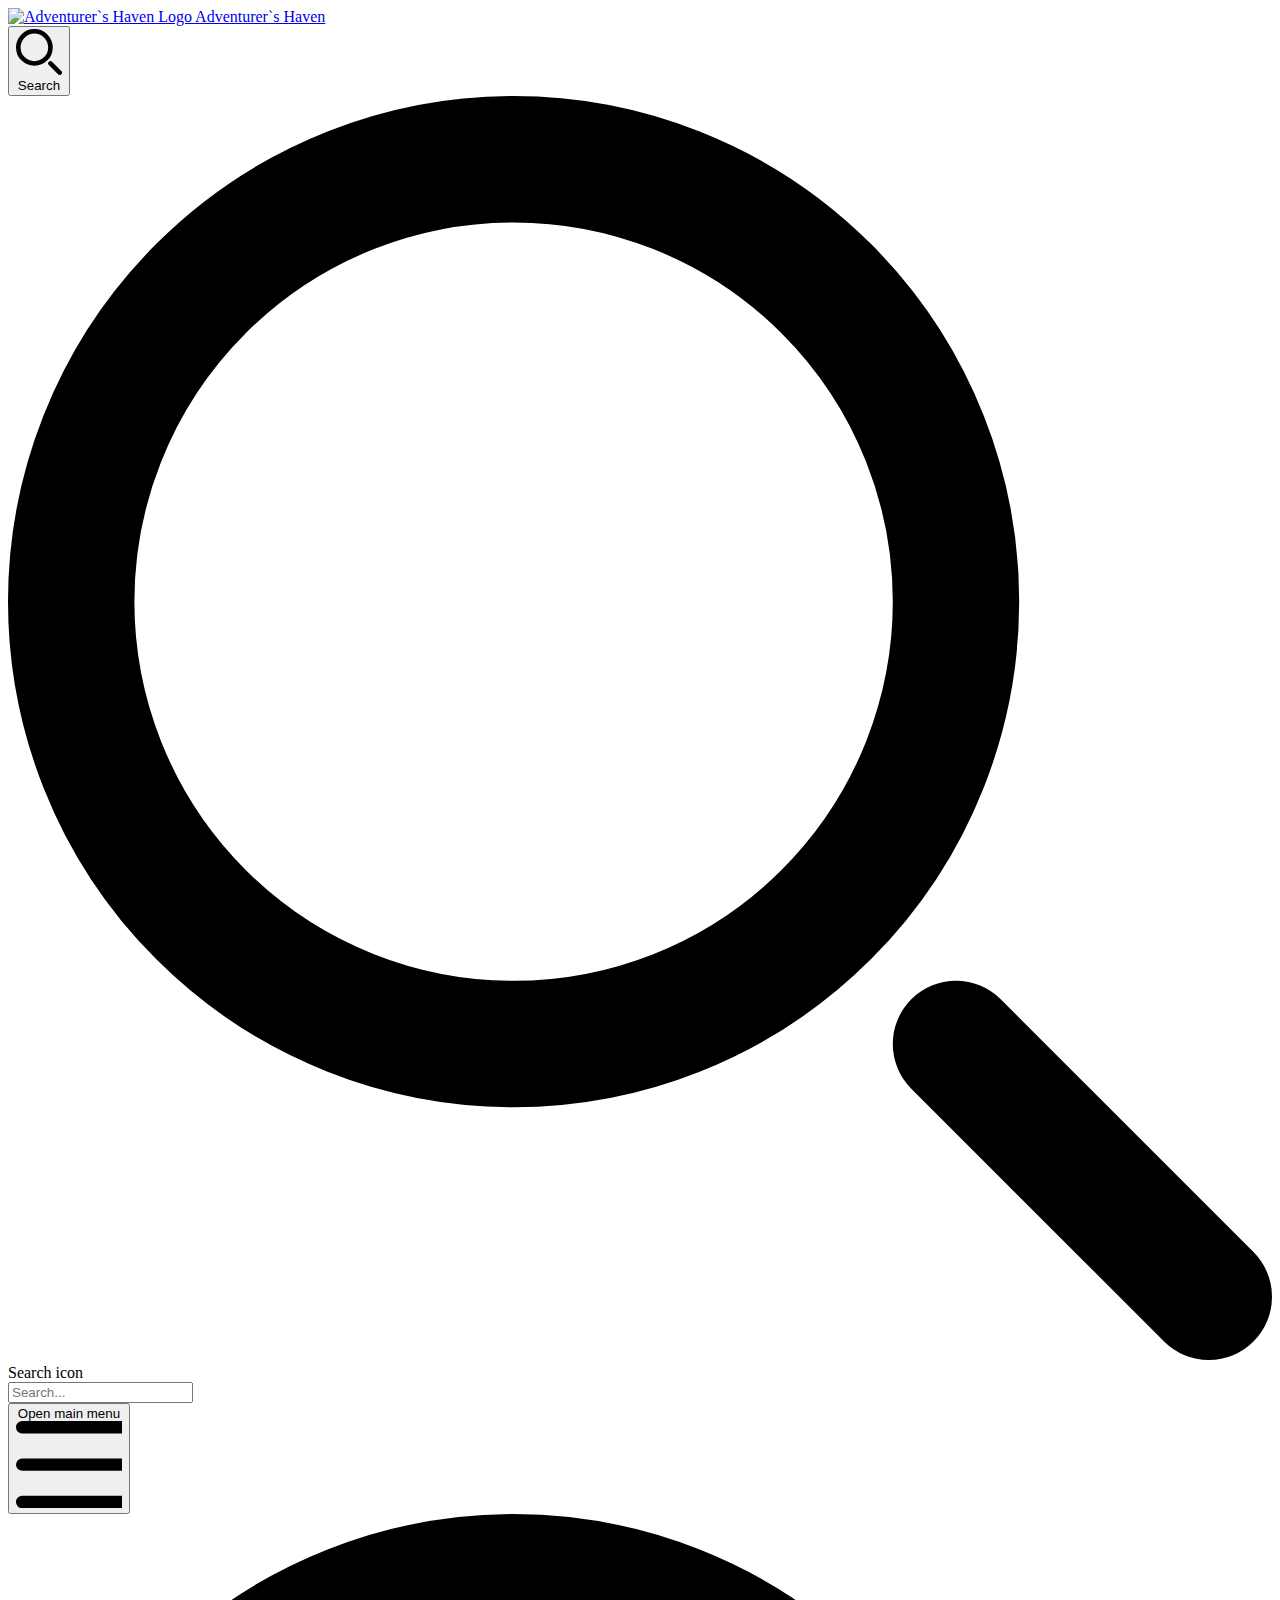
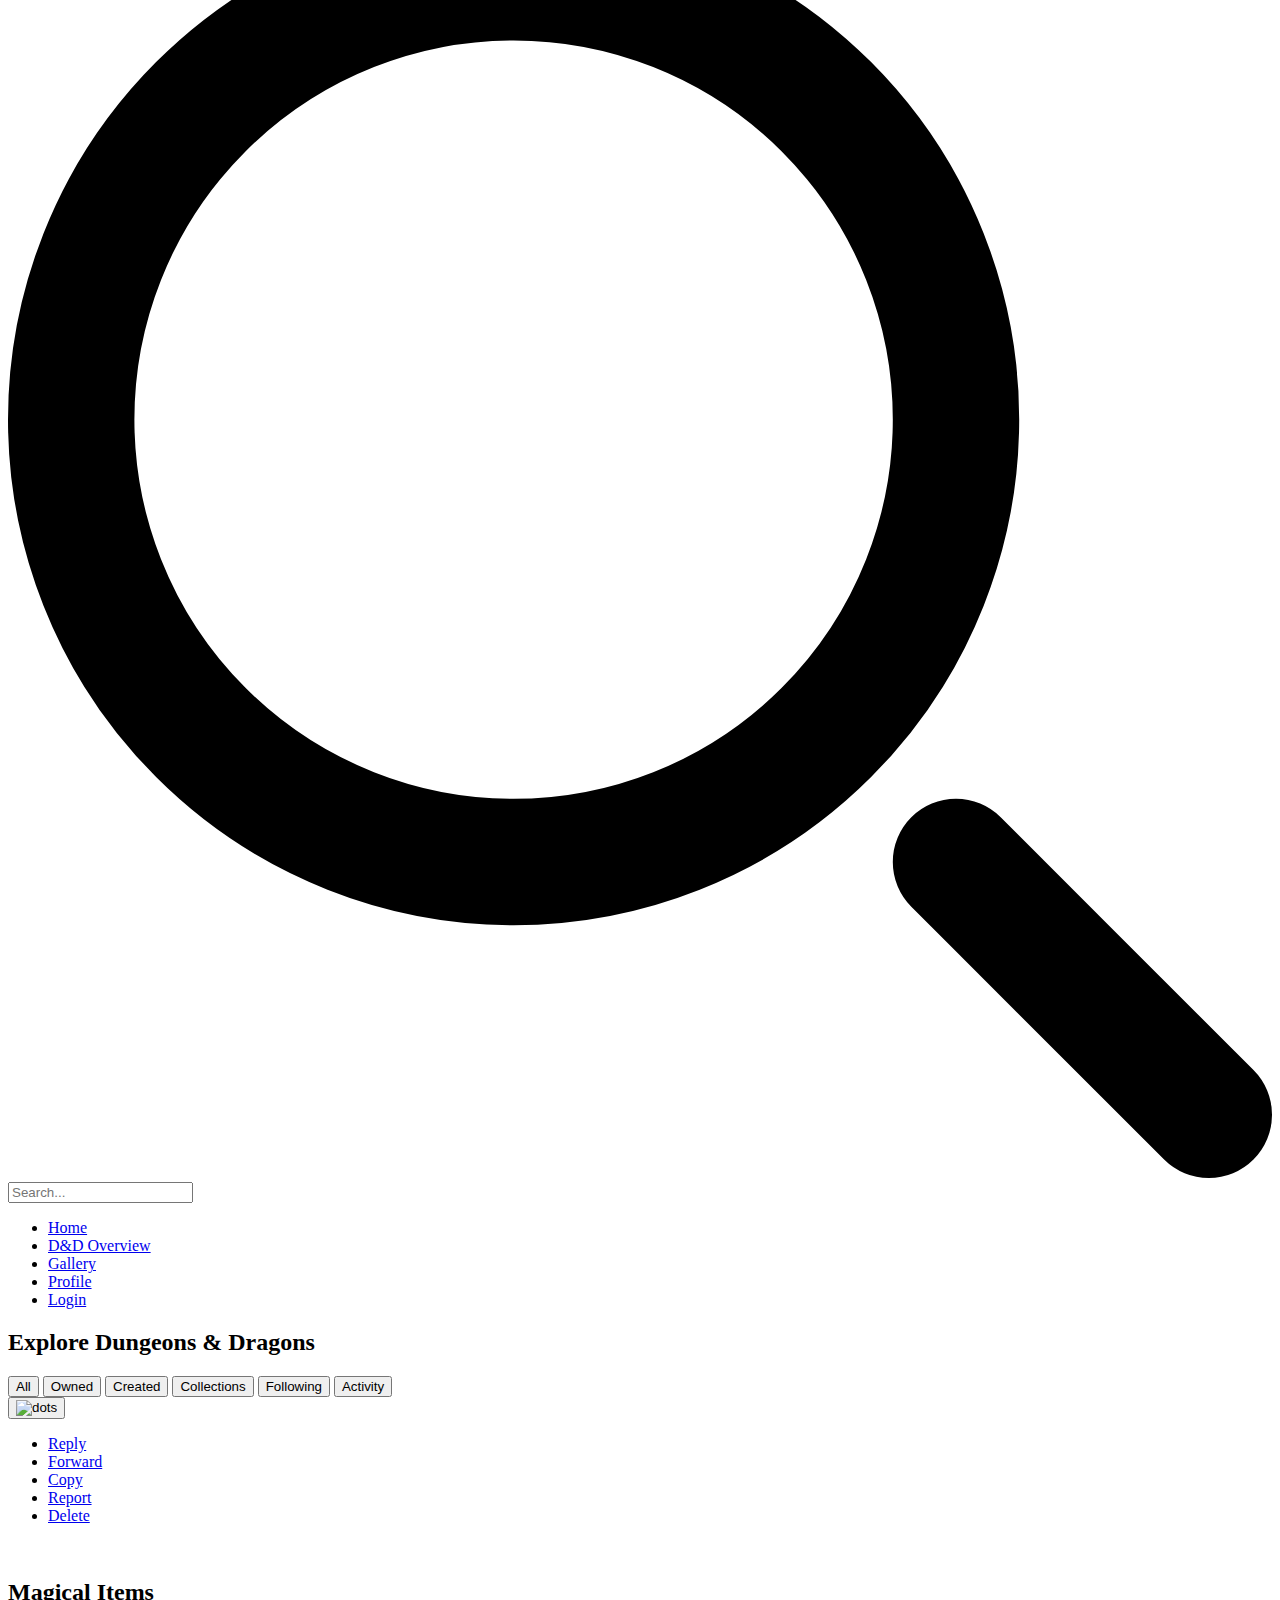
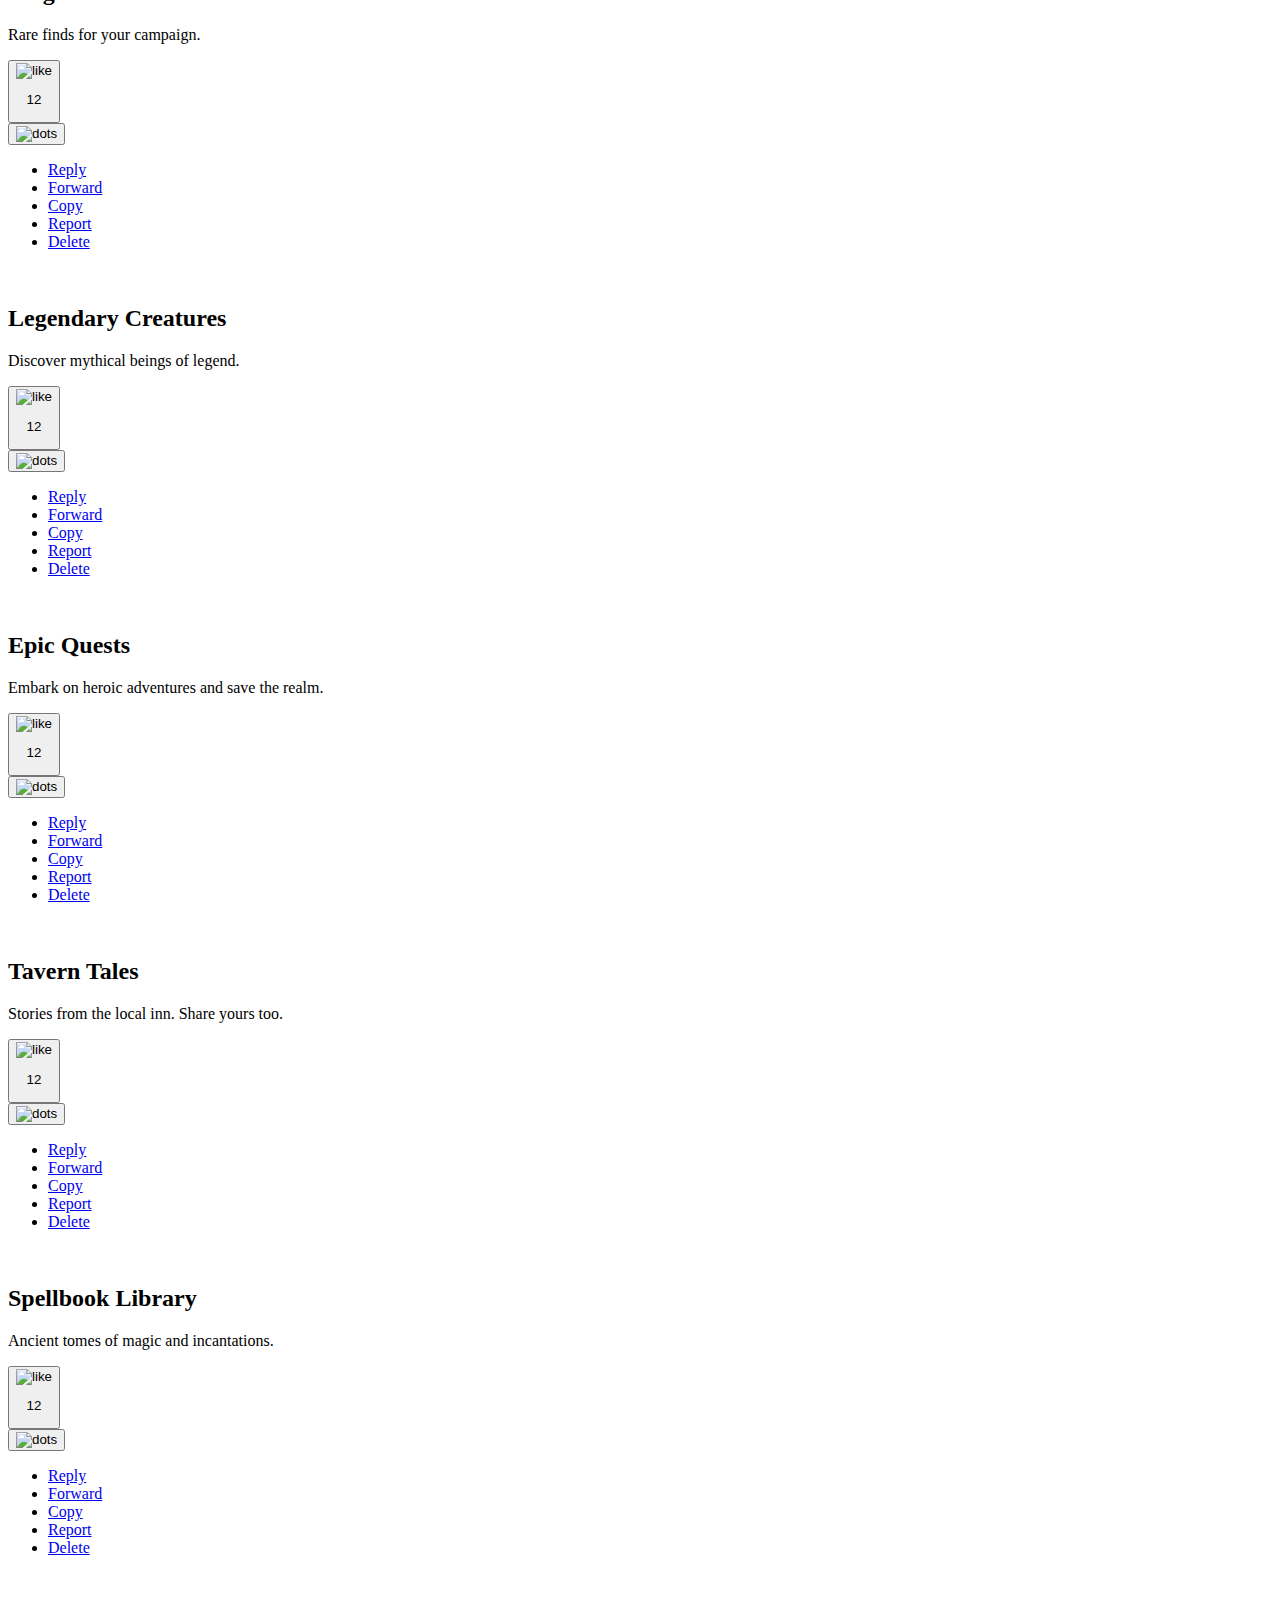
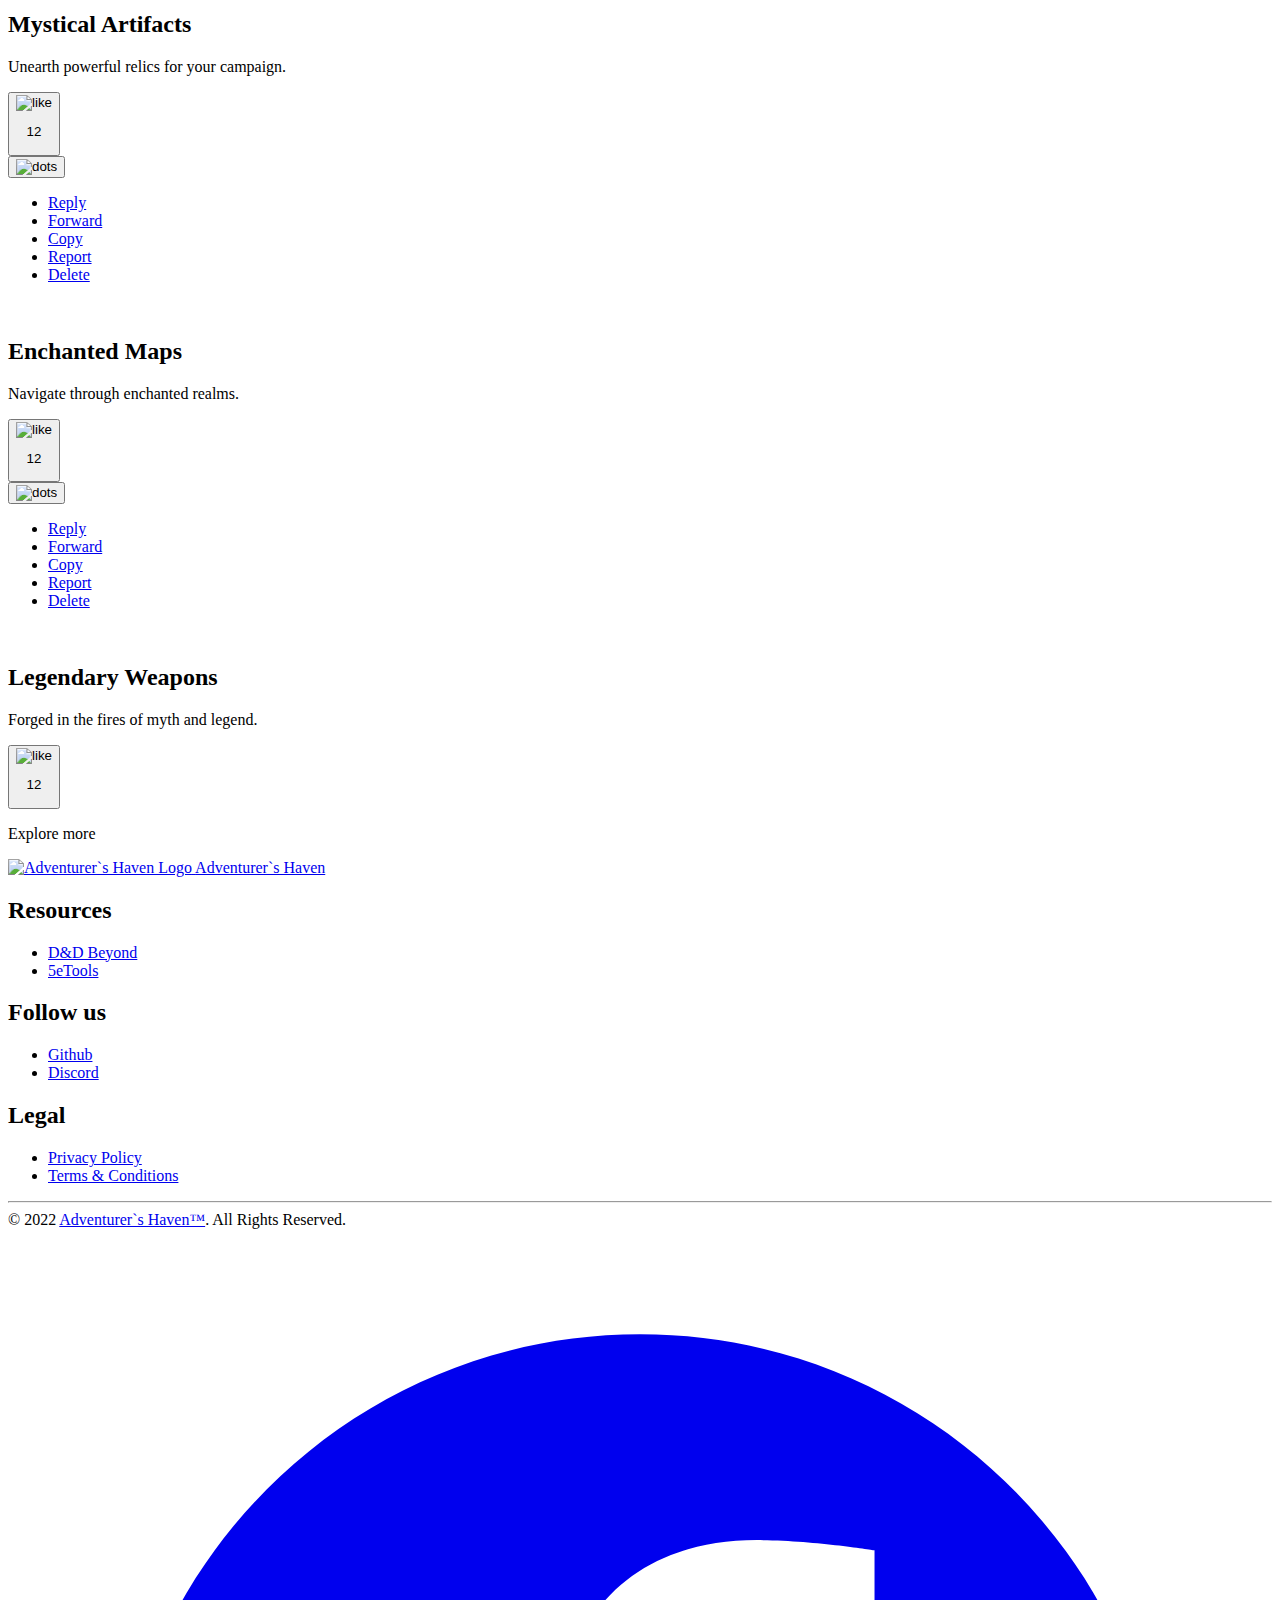
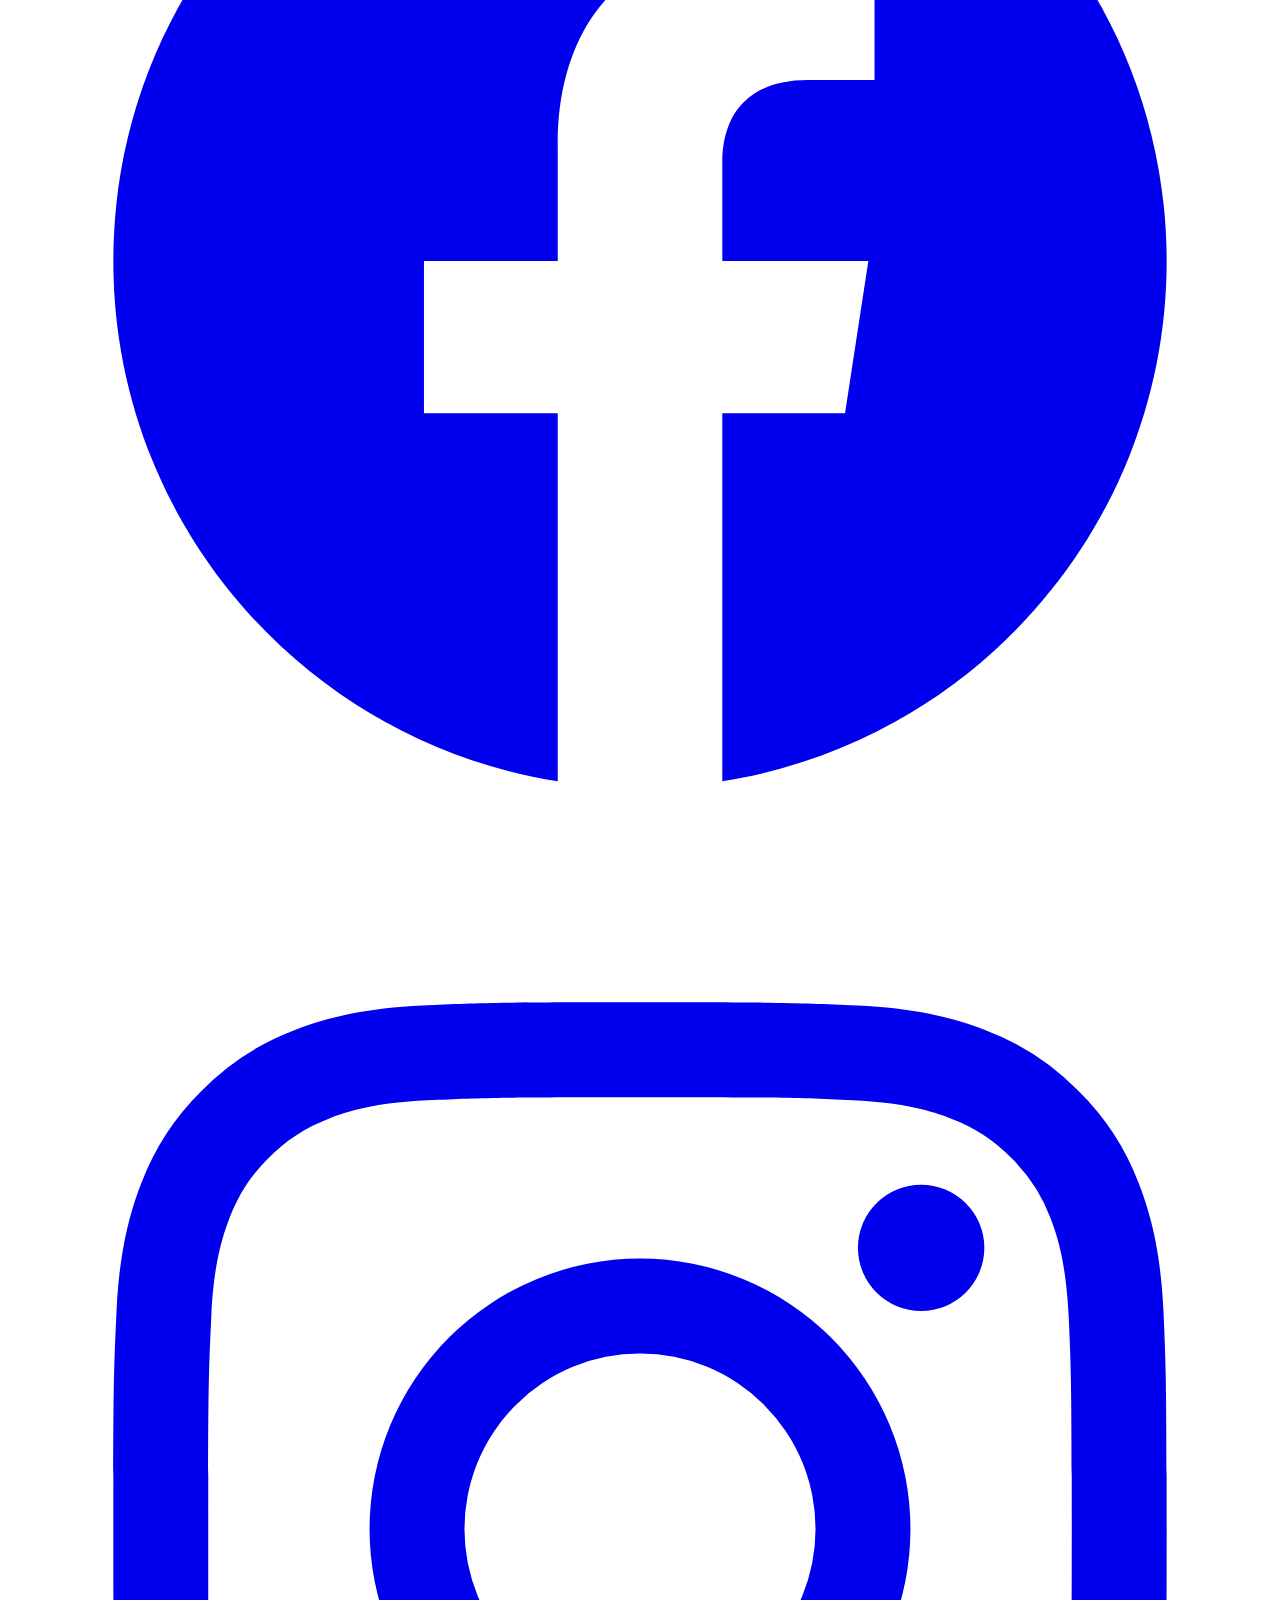
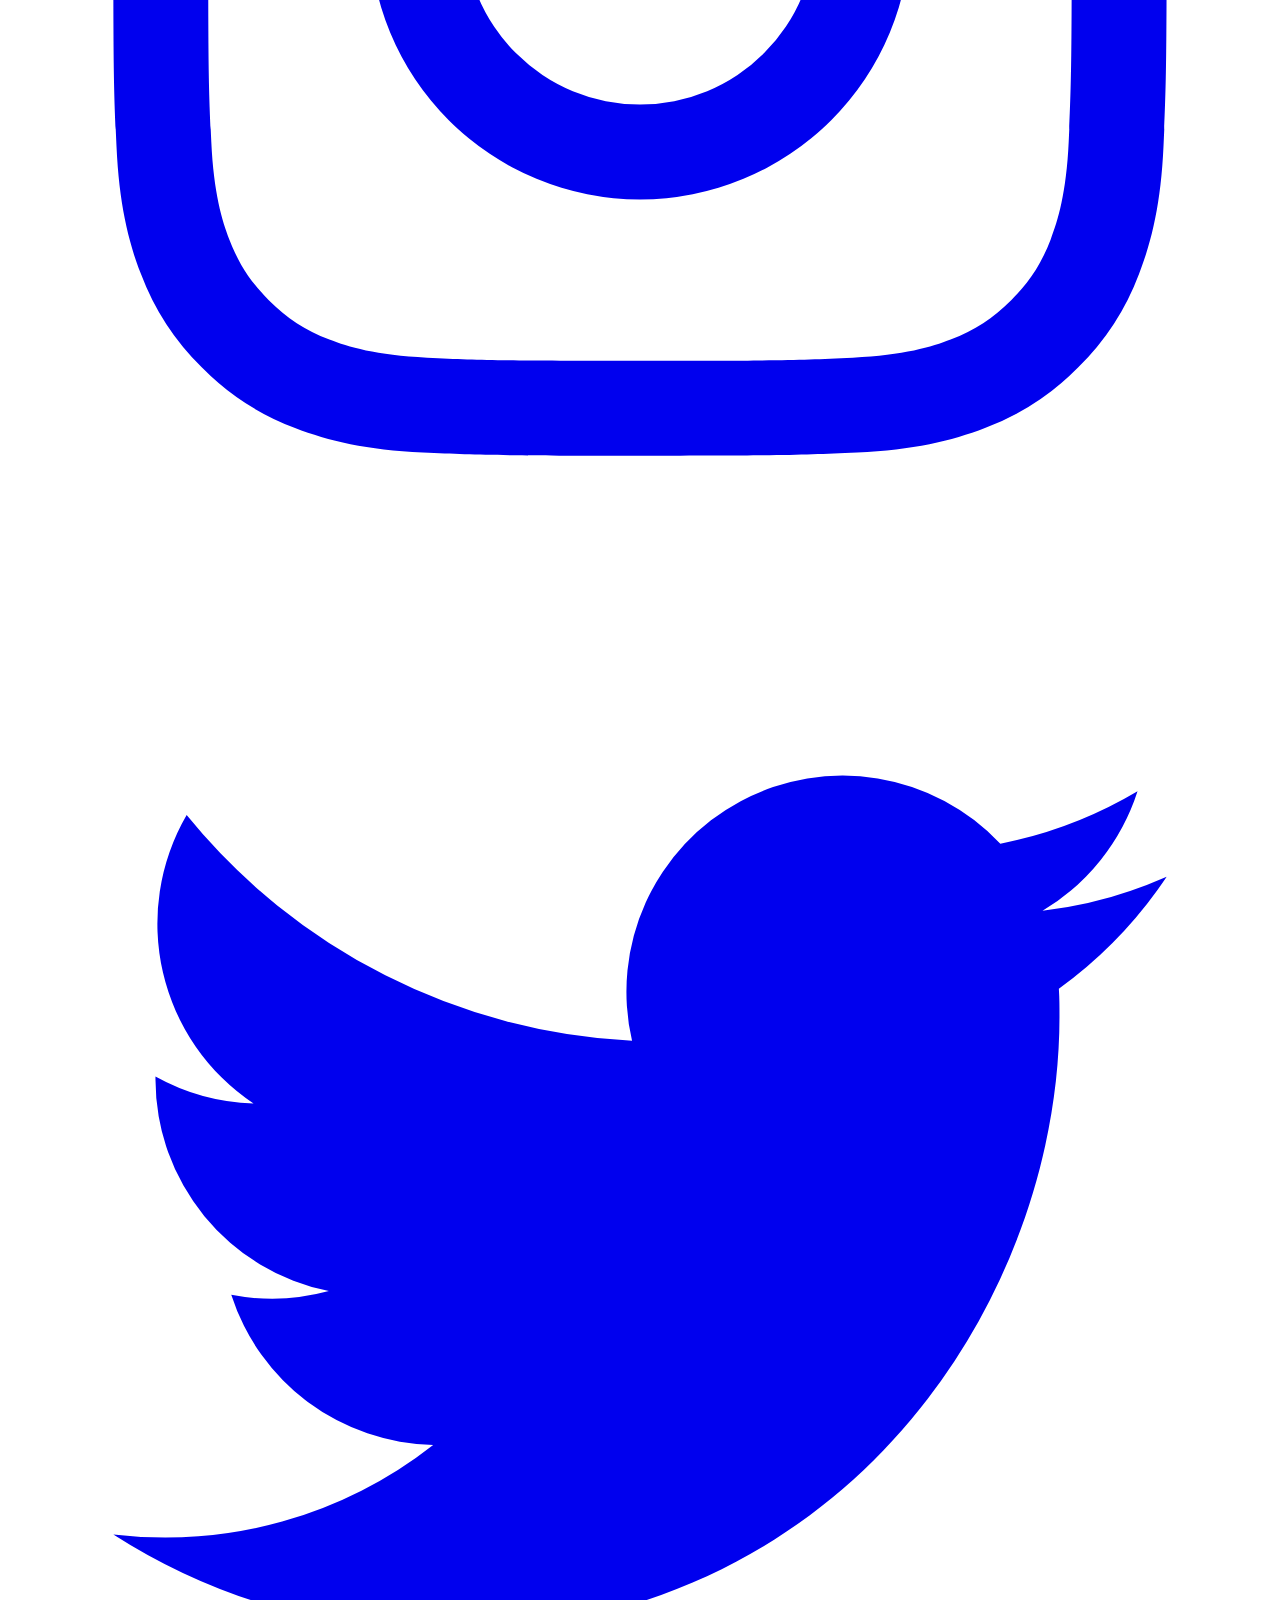
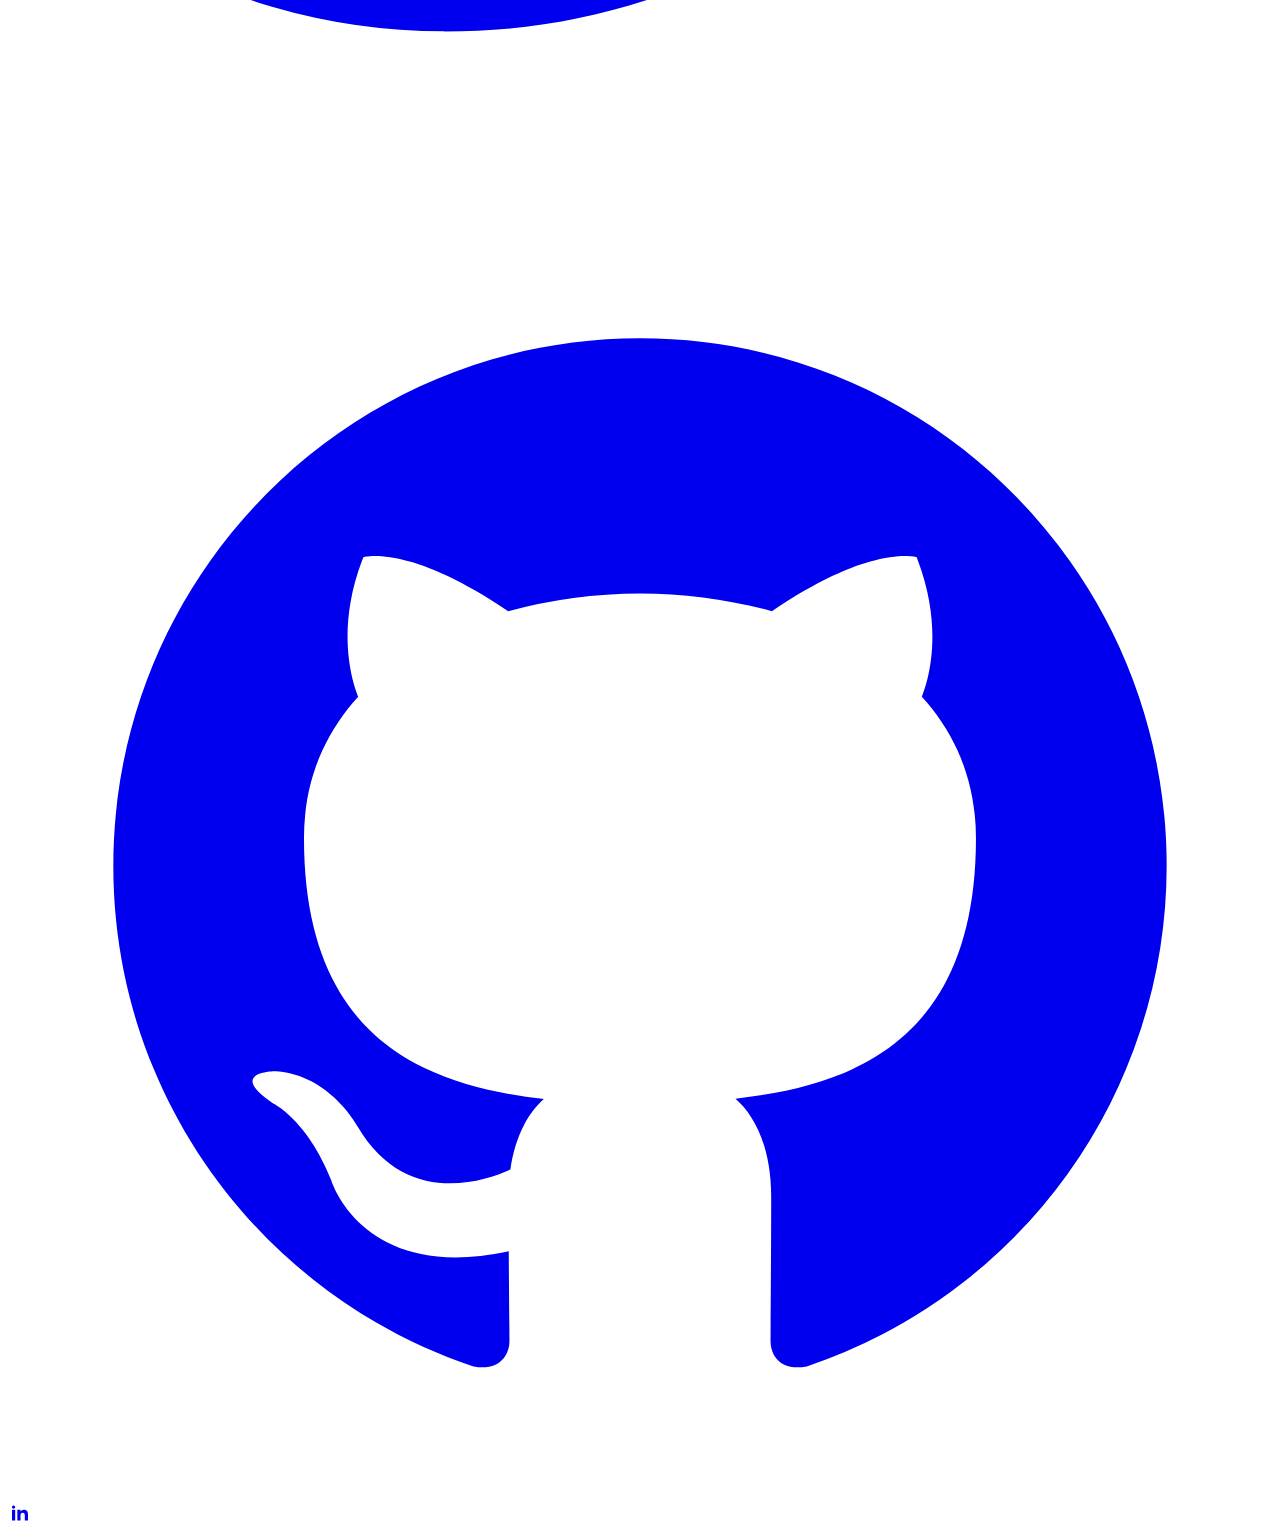
==== public/html/dndoverview.html @ 5efa7cf8 "Five Page Added" ====
<!DOCTYPE html>
<html lang="en">

<head>
  <meta charset="UTF-8">
  <meta name="viewport" content="width=device-width, initial-scale=1.0">
  <meta name="description" content="">
  <meta name="keywords" content="">
  <meta name="author" content="Elnaz Beyhaghi">
  <link rel="shortcut icon" href="../src/favicon/logo.svg" type="image/x-icon">
  <link rel="stylesheet" href="../css/output.css">
  <title>D&D Overview</title>
</head>

<body class="bg-primary">
  <section class="container  px-1 lg:px-0">
    <!-- Nav Bar Start -->
    <nav class="bg-secondary border-b-2 border-b-button">
      <div class="max-w-full flex flex-wrap items-center justify-between mx-auto p-4">
        <a href="./index.html" class="flex items-center space-x-3 rtl:space-x-reverse">
          <img src="../src/images/logo.svg" class="h-8 drop-shadow-lg" alt="Adventurer`s Haven Logo" />
          <span class="leading-8 font-semibold text-text_primary text-base md:text-2xl">Adventurer`s Haven</span>
        </a>
        <div class="flex lg:order-2">
          <button type="button" data-collapse-toggle="navbar-search" aria-controls="navbar-search" aria-expanded="false"
            class="md:hidden text-primary bg-button hover:bg-button_hover focus:outline-none focus:ring-4 focus:ring-primary rounded-full text-sm p-2.5 me-1">
            <svg class="w-5 h-5" aria-hidden="true" xmlns="http://www.w3.org/2000/svg" fill="none" viewBox="0 0 20 20">
              <path stroke="currentColor" stroke-linecap="round" stroke-linejoin="round" stroke-width="2"
                d="m19 19-4-4m0-7A7 7 0 1 1 1 8a7 7 0 0 1 14 0Z" />
            </svg>
            <span class="sr-only">Search</span>
          </button>
          <div class="relative hidden md:block md:mt-3">
            <div class="absolute inset-y-0 start-0 flex items-center ps-3 pointer-events-none">
              <svg class="w-4 h-4 text-gray-500 dark:text-gray-400" aria-hidden="true"
                xmlns="http://www.w3.org/2000/svg" fill="none" viewBox="0 0 20 20">
                <path stroke="currentColor" stroke-linecap="round" stroke-linejoin="round" stroke-width="2"
                  d="m19 19-4-4m0-7A7 7 0 1 1 1 8a7 7 0 0 1 14 0Z" />
              </svg>
              <span class="sr-only">Search icon</span>
            </div>
            <input type="text" id="search-navbar"
              class="block w-full p-2 ps-10 text-sm text-text_primary border border-primary rounded-full bg-primary focus:ring-button focus:border-button_hover"
              placeholder="Search...">
          </div>
          <button data-collapse-toggle="navbar-search" type="button"
            class="inline-flex items-center p-2 w-10 h-10 justify-center text-sm text-secondary bg-button rounded-full md:hidden hover:bg-button_hover focus:outline-none focus:ring-2 focus:ring-secondary"
            aria-controls="navbar-search" aria-expanded="false">
            <span class="sr-only">Open main menu</span>
            <svg class="w-5 h-5" aria-hidden="true" xmlns="http://www.w3.org/2000/svg" fill="none" viewBox="0 0 17 14">
              <path stroke="currentColor" stroke-linecap="round" stroke-linejoin="round" stroke-width="2"
                d="M1 1h25M1 7h25M1 13h25" />
            </svg>
          </button>
        </div>
        <div class="items-center justify-between hidden w-full md:flex md:w-auto md:order-1" id="navbar-search">
          <div class="relative mt-3 md:hidden">
            <div class="absolute inset-y-0 start-0 flex items-center ps-3 pointer-events-none">
              <svg class="w-4 h-4 text-gray-500 dark:text-gray-400" aria-hidden="true"
                xmlns="http://www.w3.org/2000/svg" fill="none" viewBox="0 0 20 20">
                <path stroke="currentColor" stroke-linecap="round" stroke-linejoin="round" stroke-width="2"
                  d="m19 19-4-4m0-7A7 7 0 1 1 1 8a7 7 0 0 1 14 0Z" />
              </svg>
            </div>
            <input type="text" id="search-navbar"
              class="block w-full p-2 ps-10 text-sm text-text_primary border border-primary rounded-full bg-primary focus:ring-button focus:border-button_hover"
              placeholder="Search...">
          </div>
          <ul
            class="flex flex-col font-medium p-4 md:p-0 mt-4 rounded-lg bg-secondary md:space-x-5 rtl:space-x-reverse md:flex-row md:mt-0 md:border-0 md:bg-secondary">
            <li>
              <a href="./index.html"
                class="block py-2 px-3 md:p-0 text-text_primary rounded hover:bg-primary md:hover:bg-transparent md:hover:text-button">Home</a>
            </li>
            <li>
              <a href="./dndoverview.html"
                class="block py-2 px-3 md:p-0 text-text_primary rounded hover:bg-primary md:hover:bg-transparent md:hover:text-button">D&D
                Overview</a>
            </li>
            <li>
              <a href="./gallery.html"
                class="block py-2 px-3 md:p-0 text-text_primary rounded hover:bg-primary md:hover:bg-transparent md:hover:text-button">Gallery</a>
            </li>
            <li>
              <a href="./profilepage.html"
                class="block py-2 px-3 md:p-0 text-text_primary rounded hover:bg-primary md:hover:bg-transparent md:hover:text-button">Profile</a>
            </li>
            <li>
              <a href="./login.html"
                class="block py-2 px-3 md:p-0 text-text_primary rounded hover:bg-primary md:hover:bg-transparent md:hover:text-button">Login</a>
            </li>
          </ul>
        </div>
      </div>
    </nav>
    <!-- Nav Bar End -->

    <div class="container bg-primary  pt-12 w-full">
      <h2 class="font-bold text-4xl">Explore Dungeons & Dragons</h2>
      <div class="pt-12 flex justify-center sm:flex-nowrap lg:justify-start text-primary items-baseline flex-wrap space-y-2">
        <button class="bg-button hover:bg-button_hover rounded-full p-2 mr-3 w-32">All</button>
        <button class="bg-button hover:bg-button_hover rounded-full p-2 mr-3 w-32">Owned</button>
        <button class="bg-button hover:bg-button_hover rounded-full p-2 mr-3 w-32">Created</button>
        <button class="bg-button hover:bg-button_hover rounded-full p-2 mr-3 w-32">Collections</button>
        <button class="bg-button hover:bg-button_hover rounded-full p-2 mr-3 w-32">Following</button>
        <button class="bg-button hover:bg-button_hover rounded-full p-2 mr-3 w-32">Activity</button>
      </div>
      <div class="grid grid-cols-1 sm:grid-cols-2 lg:grid-cols-4 gap-6 pt-12">
        <div class="flex flex-col h-[477px] bg-box rounded-3xl px-3 ">
          <div class="ms-auto mr-3 mt-2">
            <button id="dropdownMenuIconButton" data-dropdown-toggle="dropdownDots1" data-dropdown-placement="bottom-start" class="flex-shrink-0 inline-flex self-center items-center p-2 text-sm font-medium text-center text-text_primary bg-primary rounded-lg hover:bg-secondary focus:ring-2 focus:outline-none focus:ring-primary" type="button">
               <img src="../src/icons/dots.svg" alt="dots">
           </button>
           <div id="dropdownDots1" class="z-10 hidden bg-secondary divide-y divide-gray-100 rounded-lg drop-shadow-2xl w-40 dark:bg-gray-700 dark:divide-gray-600">
              <ul class="py-2 text-sm text-gray-700 dark:text-gray-200" aria-labelledby="dropdownMenuIconButton">
                 <li>
                    <a href="#" class="block px-4 py-2 hover:bg-gray-100 dark:hover:bg-gray-600 dark:hover:text-white">Reply</a>
                 </li>
                 <li>
                    <a href="#" class="block px-4 py-2 hover:bg-gray-100 dark:hover:bg-gray-600 dark:hover:text-white">Forward</a>
                 </li>
                 <li>
                    <a href="#" class="block px-4 py-2 hover:bg-gray-100 dark:hover:bg-gray-600 dark:hover:text-white">Copy</a>
                 </li>
                 <li>
                    <a href="#" class="block px-4 py-2 hover:bg-gray-100 dark:hover:bg-gray-600 dark:hover:text-white">Report</a>
                 </li>
                 <li>
                    <a href="#" class="block px-4 py-2 hover:bg-gray-100 dark:hover:bg-gray-600 dark:hover:text-white">Delete</a>
                 </li>
              </ul>
           </div>
          </div>
          <img class="mx-auto w-[240px] h-[240px] mt-4 rounded-3xl" src="../src/images/Magical Items.svg" alt="">
          <div class="ml-7 mt-6 space-y-4">
            <h2 class="font-bold text-xl">Magical Items</h2>
            <p class=" text-sm">Rare finds for your campaign.</p>
          </div>
          <button
            class="w-[74px] h-[44px] flex items-center justify-center gap-3 bg-primary hover:bg-secondary rounded-full ms-auto mr-7 mt-auto mb-4">
            <img src="../src/icons/like.svg" alt="like">
            <p>12</p>
          </button>
        </div>

        <div class="flex flex-col h-[477px] bg-box rounded-3xl px-3 ">
          <div class="ms-auto mr-3 mt-2">
            <button id="dropdownMenuIconButton" data-dropdown-toggle="dropdownDots2" data-dropdown-placement="bottom-start" class="flex-shrink-0 inline-flex self-center items-center p-2 text-sm font-medium text-center text-text_primary bg-primary rounded-lg hover:bg-secondary focus:ring-2 focus:outline-none focus:ring-primary" type="button">
               <img src="../src/icons/dots.svg" alt="dots">
           </button>
           <div id="dropdownDots2" class="z-10 hidden bg-secondary divide-y divide-gray-100 rounded-lg drop-shadow-2xl w-40 dark:bg-gray-700 dark:divide-gray-600">
              <ul class="py-2 text-sm text-gray-700 dark:text-gray-200" aria-labelledby="dropdownMenuIconButton">
                 <li>
                    <a href="#" class="block px-4 py-2 hover:bg-gray-100 dark:hover:bg-gray-600 dark:hover:text-white">Reply</a>
                 </li>
                 <li>
                    <a href="#" class="block px-4 py-2 hover:bg-gray-100 dark:hover:bg-gray-600 dark:hover:text-white">Forward</a>
                 </li>
                 <li>
                    <a href="#" class="block px-4 py-2 hover:bg-gray-100 dark:hover:bg-gray-600 dark:hover:text-white">Copy</a>
                 </li>
                 <li>
                    <a href="#" class="block px-4 py-2 hover:bg-gray-100 dark:hover:bg-gray-600 dark:hover:text-white">Report</a>
                 </li>
                 <li>
                    <a href="#" class="block px-4 py-2 hover:bg-gray-100 dark:hover:bg-gray-600 dark:hover:text-white">Delete</a>
                 </li>
              </ul>
           </div>
          </div>
          <img class="mx-auto w-[240px] h-[240px] mt-4 rounded-3xl" src="../src/images/Legendary Creatures.svg" alt="">
          <div class="ml-7 mt-6 space-y-4">
            <h2 class="font-bold text-xl">Legendary Creatures</h2>
            <p class=" text-sm">Discover mythical beings of legend.</p>
          </div>
          <button
            class="w-[74px] h-[44px] flex items-center justify-center gap-3 bg-primary hover:bg-secondary rounded-full ms-auto mr-7 mt-auto mb-4">
            <img src="../src/icons/like.svg" alt="like">
            <p>12</p>
          </button>
        </div>

        <div class="flex flex-col h-[477px] bg-box rounded-3xl px-3 ">
          <div class="ms-auto mr-3 mt-2">
            <button id="dropdownMenuIconButton" data-dropdown-toggle="dropdownDots3" data-dropdown-placement="bottom-start" class="flex-shrink-0 inline-flex self-center items-center p-2 text-sm font-medium text-center text-text_primary bg-primary rounded-lg hover:bg-secondary focus:ring-2 focus:outline-none focus:ring-primary" type="button">
               <img src="../src/icons/dots.svg" alt="dots">
           </button>
           <div id="dropdownDots3" class="z-10 hidden bg-secondary divide-y divide-gray-100 rounded-lg drop-shadow-2xl w-40 dark:bg-gray-700 dark:divide-gray-600">
              <ul class="py-2 text-sm text-gray-700 dark:text-gray-200" aria-labelledby="dropdownMenuIconButton">
                 <li>
                    <a href="#" class="block px-4 py-2 hover:bg-gray-100 dark:hover:bg-gray-600 dark:hover:text-white">Reply</a>
                 </li>
                 <li>
                    <a href="#" class="block px-4 py-2 hover:bg-gray-100 dark:hover:bg-gray-600 dark:hover:text-white">Forward</a>
                 </li>
                 <li>
                    <a href="#" class="block px-4 py-2 hover:bg-gray-100 dark:hover:bg-gray-600 dark:hover:text-white">Copy</a>
                 </li>
                 <li>
                    <a href="#" class="block px-4 py-2 hover:bg-gray-100 dark:hover:bg-gray-600 dark:hover:text-white">Report</a>
                 </li>
                 <li>
                    <a href="#" class="block px-4 py-2 hover:bg-gray-100 dark:hover:bg-gray-600 dark:hover:text-white">Delete</a>
                 </li>
              </ul>
           </div>
          </div>
          <img class="mx-auto w-[240px] h-[240px] mt-4 rounded-3xl" src="../src/images/Epic Quests.svg" alt="">
          <div class="ml-7 mt-6 space-y-4">
            <h2 class="font-bold text-xl">Epic Quests</h2>
            <p class=" text-sm">Embark on heroic adventures and save the realm.</p>
          </div>
          <button
            class="w-[74px] h-[44px] flex items-center justify-center gap-3 bg-primary hover:bg-secondary rounded-full ms-auto mr-7 mt-auto mb-4">
            <img src="../src/icons/like.svg" alt="like">
            <p>12</p>
          </button>
        </div>

        <div class="flex flex-col h-[477px] bg-box rounded-3xl px-3 ">
          <div class="ms-auto mr-3 mt-2">
            <button id="dropdownMenuIconButton" data-dropdown-toggle="dropdownDots4" data-dropdown-placement="bottom-start" class="flex-shrink-0 inline-flex self-center items-center p-2 text-sm font-medium text-center text-text_primary bg-primary rounded-lg hover:bg-secondary focus:ring-2 focus:outline-none focus:ring-primary" type="button">
               <img src="../src/icons/dots.svg" alt="dots">
           </button>
           <div id="dropdownDots4" class="z-10 hidden bg-secondary divide-y divide-gray-100 rounded-lg drop-shadow-2xl w-40 dark:bg-gray-700 dark:divide-gray-600">
              <ul class="py-2 text-sm text-gray-700 dark:text-gray-200" aria-labelledby="dropdownMenuIconButton">
                 <li>
                    <a href="#" class="block px-4 py-2 hover:bg-gray-100 dark:hover:bg-gray-600 dark:hover:text-white">Reply</a>
                 </li>
                 <li>
                    <a href="#" class="block px-4 py-2 hover:bg-gray-100 dark:hover:bg-gray-600 dark:hover:text-white">Forward</a>
                 </li>
                 <li>
                    <a href="#" class="block px-4 py-2 hover:bg-gray-100 dark:hover:bg-gray-600 dark:hover:text-white">Copy</a>
                 </li>
                 <li>
                    <a href="#" class="block px-4 py-2 hover:bg-gray-100 dark:hover:bg-gray-600 dark:hover:text-white">Report</a>
                 </li>
                 <li>
                    <a href="#" class="block px-4 py-2 hover:bg-gray-100 dark:hover:bg-gray-600 dark:hover:text-white">Delete</a>
                 </li>
              </ul>
           </div>
          </div>
          <img class="mx-auto w-[240px] h-[240px] mt-4 rounded-3xl" src="../src/images/Tavern Tales.svg" alt="">
          <div class="ml-7 mt-6 space-y-4">
            <h2 class="font-bold text-xl">Tavern Tales</h2>
            <p class=" text-sm">Stories from the local inn. Share yours too.</p>
          </div>
          <button
            class="w-[74px] h-[44px] flex items-center justify-center gap-3 bg-primary hover:bg-secondary rounded-full ms-auto mr-7 mt-auto mb-4">
            <img src="../src/icons/like.svg" alt="like">
            <p>12</p>
          </button>
        </div>

        <div class="flex flex-col h-[477px] bg-box rounded-3xl px-3 ">
          <div class="ms-auto mr-3 mt-2">
            <button id="dropdownMenuIconButton" data-dropdown-toggle="dropdownDots5" data-dropdown-placement="bottom-start" class="flex-shrink-0 inline-flex self-center items-center p-2 text-sm font-medium text-center text-text_primary bg-primary rounded-lg hover:bg-secondary focus:ring-2 focus:outline-none focus:ring-primary" type="button">
              <img src="../src/icons/dots.svg" alt="dots">
          </button>
          <div id="dropdownDots5" class="z-10 hidden bg-secondary divide-y divide-gray-100 rounded-lg drop-shadow-2xl w-40 dark:bg-gray-700 dark:divide-gray-600">
             <ul class="py-2 text-sm text-gray-700 dark:text-gray-200" aria-labelledby="dropdownMenuIconButton">
                <li>
                   <a href="#" class="block px-4 py-2 hover:bg-gray-100 dark:hover:bg-gray-600 dark:hover:text-white">Reply</a>
                </li>
                <li>
                   <a href="#" class="block px-4 py-2 hover:bg-gray-100 dark:hover:bg-gray-600 dark:hover:text-white">Forward</a>
                </li>
                <li>
                   <a href="#" class="block px-4 py-2 hover:bg-gray-100 dark:hover:bg-gray-600 dark:hover:text-white">Copy</a>
                </li>
                <li>
                   <a href="#" class="block px-4 py-2 hover:bg-gray-100 dark:hover:bg-gray-600 dark:hover:text-white">Report</a>
                </li>
                <li>
                   <a href="#" class="block px-4 py-2 hover:bg-gray-100 dark:hover:bg-gray-600 dark:hover:text-white">Delete</a>
                </li>
             </ul>
          </div>
          </div>
          <img class="mx-auto w-[240px] h-[240px] mt-4 rounded-3xl" src="../src/images/Spellbook Library.svg" alt="">
          <div class="ml-7 mt-6 space-y-4">
            <h2 class="font-bold text-xl">Spellbook Library</h2>
            <p class=" text-sm">Ancient tomes of magic and incantations.</p>
          </div>
          <button
            class="w-[74px] h-[44px] flex items-center justify-center gap-3 bg-primary hover:bg-secondary rounded-full ms-auto mr-7 mt-auto mb-4">
            <img src="../src/icons/like.svg" alt="like">
            <p>12</p>
          </button>
        </div>

        <div class="flex flex-col h-[477px] bg-box rounded-3xl px-3 ">
          <div class="ms-auto mr-3 mt-2">
            <button id="dropdownMenuIconButton" data-dropdown-toggle="dropdownDots6" data-dropdown-placement="bottom-start" class="flex-shrink-0 inline-flex self-center items-center p-2 text-sm font-medium text-center text-text_primary bg-primary rounded-lg hover:bg-secondary focus:ring-2 focus:outline-none focus:ring-primary" type="button">
               <img src="../src/icons/dots.svg" alt="dots">
           </button>
           <div id="dropdownDots6" class="z-10 hidden bg-secondary divide-y divide-gray-100 rounded-lg drop-shadow-2xl w-40 dark:bg-gray-700 dark:divide-gray-600">
              <ul class="py-2 text-sm text-gray-700 dark:text-gray-200" aria-labelledby="dropdownMenuIconButton">
                 <li>
                    <a href="#" class="block px-4 py-2 hover:bg-gray-100 dark:hover:bg-gray-600 dark:hover:text-white">Reply</a>
                 </li>
                 <li>
                    <a href="#" class="block px-4 py-2 hover:bg-gray-100 dark:hover:bg-gray-600 dark:hover:text-white">Forward</a>
                 </li>
                 <li>
                    <a href="#" class="block px-4 py-2 hover:bg-gray-100 dark:hover:bg-gray-600 dark:hover:text-white">Copy</a>
                 </li>
                 <li>
                    <a href="#" class="block px-4 py-2 hover:bg-gray-100 dark:hover:bg-gray-600 dark:hover:text-white">Report</a>
                 </li>
                 <li>
                    <a href="#" class="block px-4 py-2 hover:bg-gray-100 dark:hover:bg-gray-600 dark:hover:text-white">Delete</a>
                 </li>
              </ul>
           </div>
          </div>
          <img class="mx-auto w-[240px] h-[240px] mt-4 rounded-3xl" src="../src/images/Mystical Artifacts.svg" alt="">
          <div class="ml-7 mt-6 space-y-4">
            <h2 class="font-bold text-xl">Mystical Artifacts</h2>
            <p class=" text-sm">Unearth powerful relics for your campaign.</p>
          </div>
          <button
            class="w-[74px] h-[44px] flex items-center justify-center gap-3 bg-primary hover:bg-secondary rounded-full ms-auto mr-7 mt-auto mb-4">
            <img src="../src/icons/like.svg" alt="like">
            <p>12</p>
          </button>
        </div>

        <div class="flex flex-col h-[477px] bg-box rounded-3xl px-3 ">
          <div class="ms-auto mr-3 mt-2">
            <button id="dropdownMenuIconButton" data-dropdown-toggle="dropdownDots7" data-dropdown-placement="bottom-start" class="flex-shrink-0 inline-flex self-center items-center p-2 text-sm font-medium text-center text-text_primary bg-primary rounded-lg hover:bg-secondary focus:ring-2 focus:outline-none focus:ring-primary" type="button">
               <img src="../src/icons/dots.svg" alt="dots">
           </button>
           <div id="dropdownDots7" class="z-10 hidden bg-secondary divide-y divide-gray-100 rounded-lg drop-shadow-2xl w-40 dark:bg-gray-700 dark:divide-gray-600">
              <ul class="py-2 text-sm text-gray-700 dark:text-gray-200" aria-labelledby="dropdownMenuIconButton">
                 <li>
                    <a href="#" class="block px-4 py-2 hover:bg-gray-100 dark:hover:bg-gray-600 dark:hover:text-white">Reply</a>
                 </li>
                 <li>
                    <a href="#" class="block px-4 py-2 hover:bg-gray-100 dark:hover:bg-gray-600 dark:hover:text-white">Forward</a>
                 </li>
                 <li>
                    <a href="#" class="block px-4 py-2 hover:bg-gray-100 dark:hover:bg-gray-600 dark:hover:text-white">Copy</a>
                 </li>
                 <li>
                    <a href="#" class="block px-4 py-2 hover:bg-gray-100 dark:hover:bg-gray-600 dark:hover:text-white">Report</a>
                 </li>
                 <li>
                    <a href="#" class="block px-4 py-2 hover:bg-gray-100 dark:hover:bg-gray-600 dark:hover:text-white">Delete</a>
                 </li>
              </ul>
           </div>
          </div>
          <img class="mx-auto w-[240px] h-[240px] mt-4 rounded-3xl" src="../src/images/Enchanted Maps.svg" alt="">
          <div class="ml-7 mt-6 space-y-4">
            <h2 class="font-bold text-xl">Enchanted Maps</h2>
            <p class=" text-sm">Navigate through enchanted realms.</p>
          </div>
          <button
            class="w-[74px] h-[44px] flex items-center justify-center gap-3 bg-primary hover:bg-secondary rounded-full ms-auto mr-7 mt-auto mb-4">
            <img src="../src/icons/like.svg" alt="like">
            <p>12</p>
          </button>
        </div>

        <div class="flex flex-col h-[477px] bg-box rounded-3xl px-3 ">
          <div class="ml-auto mr-3 mt-2">
            <button id="dropdownMenuIconButton" data-dropdown-toggle="dropdownDots8" data-dropdown-placement="bottom-start" class="flex-shrink-0 inline-flex self-center items-center p-2 text-sm font-medium text-center text-text_primary bg-primary rounded-lg hover:bg-secondary focus:ring-2 focus:outline-none focus:ring-primary" type="button">
               <img src="../src/icons/dots.svg" alt="dots">
           </button>
           <div id="dropdownDots8" class="z-10 hidden bg-secondary divide-y divide-gray-100 rounded-2xl overflow-hidden drop-shadow-2xl w-40">
              <ul class="py-2 text-sm text-gray-700 dark:text-gray-200" aria-labelledby="dropdownMenuIconButton">
                 <li>
                    <a href="#" class="block px-4 py-2 hover:bg-primary">Reply</a>
                 </li>
                 <li>
                    <a href="#" class="block px-4 py-2 hover:bg-primary">Forward</a>
                 </li>
                 <li>
                    <a href="#" class="block px-4 py-2 hover:bg-primary">Copy</a>
                 </li>
                 <li>
                    <a href="#" class="block px-4 py-2 hover:bg-primary">Report</a>
                 </li>
                 <li>
                    <a href="#" class="block px-4 py-2 hover:bg-primary">Delete</a>
                 </li>
              </ul>
           </div>
          </div>
          <img class="mx-auto w-[240px] h-[240px] mt-4 rounded-3xl" src="../src/images/Legendary Weapons.svg" alt="">
          <div class="ml-7 mt-6 space-y-4">
            <h2 class="font-bold text-xl">Legendary Weapons</h2>
            <p class=" text-sm">Forged in the fires of myth and legend.</p>
          </div>
          <button
            class="w-[74px] h-[44px] flex items-center justify-center gap-3 bg-primary hover:bg-secondary rounded-full ms-auto mr-7 mt-auto mb-4">
            <img src="../src/icons/like.svg" alt="like">
            <p>12</p>
          </button>
        </div>


      </div>
      <div class="w-full flex_center my-10">
        <div class="w-48 bg-button px-5 py-2 rounded-full flex_center cursor-pointer hover:bg-button_hover">
            <p class="leading-[22px] font-semibold text-primary">Explore more</p>
        </div>
    </div>
    </div>
    <!-- Footer Section Start -->
    <footer class="p-4 bg-secondary sm:p-6 border-t-2 border-t-button ">
      <div class="mx-auto w-full">
        <div class="md:flex md:justify-between">
          <div class="mb-6 md:mb-0">
            <a href="./index.html" class="flex items-center">
              <img src="../src/images/logo.svg" class="mr-3 h-8 drop-shadow-xl" alt="Adventurer`s Haven Logo" />
              <span
                class="self-center text-base font-semibold whitespace-nowrap text-text_primary lg:text-2xl">Adventurer`s
                Haven</span>
            </a>
          </div>
          <div class="grid grid-cols-2 gap-8 sm:gap-6 sm:grid-cols-3">
            <div>
              <h2 class="mb-6 text-sm font-semibold text-gray-900 uppercase dark:text-white">Resources
              </h2>
              <ul class="text-gray-600 dark:text-gray-400 space-y-4">
                <li>
                  <a href="https://www.dndbeyond.com/" class="hover:underline cursor-alias" target="_blank">D&D
                    Beyond</a>
                </li>
                <li>
                  <a href="https://5e.tools/" class="hover:underline cursor-alias" target="_blank">5eTools</a>
                </li>
              </ul>
            </div>
            <div>
              <h2 class="mb-6 text-sm font-semibold text-gray-900 uppercase dark:text-white">Follow us
              </h2>
              <ul class="text-gray-600 dark:text-gray-400">
                <li class="mb-4">
                  <a href="#" class="hover:underline cursor-alias" target="_blank">Github</a>
                </li>
                <li>
                  <a href="#" class="hover:underline cursor-alias" target="_blank">Discord</a>
                </li>
              </ul>
            </div>
            <div>
              <h2 class="mb-6 text-sm font-semibold text-gray-900 uppercase dark:text-white">Legal</h2>
              <ul class="text-gray-600 dark:text-gray-400">
                <li class="mb-4">
                  <a href="./privacy-conditions.html" class="hover:underline">Privacy Policy</a>
                </li>
                <li>
                  <a href="./privacy-conditions.html" class="hover:underline">Terms &amp;
                    Conditions</a>
                </li>
              </ul>
            </div>
          </div>
        </div>
        <hr class="my-6 border-primary sm:mx-auto lg:my-8" />
        <div class="sm:flex sm:items-center sm:justify-between">
          <span class="text-sm text-gray-500 sm:text-center">© 2022 <a href="./index.html"
              class="hover:underline">Adventurer`s Haven™</a>. All Rights Reserved.
          </span>
          <div class="flex mt-4 space-x-6 sm:justify-center sm:mt-0">
            <!-- FaceBook -->
            <a href="#" class="text-gray-500 hover:text-gray-900 cursor-alias" target="_blank">
              <svg class="w-5 h-5" fill="currentColor" viewBox="0 0 24 24" aria-hidden="true">
                <path fill-rule="evenodd"
                  d="M22 12c0-5.523-4.477-10-10-10S2 6.477 2 12c0 4.991 3.657 9.128 8.438 9.878v-6.987h-2.54V12h2.54V9.797c0-2.506 1.492-3.89 3.777-3.89 1.094 0 2.238.195 2.238.195v2.46h-1.26c-1.243 0-1.63.771-1.63 1.562V12h2.773l-.443 2.89h-2.33v6.988C18.343 21.128 22 16.991 22 12z"
                  clip-rule="evenodd" />
              </svg>
            </a>
            <!-- Instagram -->
            <a href="https://www.instagram.com/ellie.bey.vb?igsh=ZjlodmVubTRyMzQ4"
              class="text-gray-500 hover:text-gray-900 cursor-alias" target="_blank">
              <svg class="w-5 h-5" fill="currentColor" viewBox="0 0 24 24" aria-hidden="true">
                <path fill-rule="evenodd"
                  d="M12.315 2c2.43 0 2.784.013 3.808.06 1.064.049 1.791.218 2.427.465a4.902 4.902 0 011.772 1.153 4.902 4.902 0 011.153 1.772c.247.636.416 1.363.465 2.427.048 1.067.06 1.407.06 4.123v.08c0 2.643-.012 2.987-.06 4.043-.049 1.064-.218 1.791-.465 2.427a4.902 4.902 0 01-1.153 1.772 4.902 4.902 0 01-1.772 1.153c-.636.247-1.363.416-2.427.465-1.067.048-1.407.06-4.123.06h-.08c-2.643 0-2.987-.012-4.043-.06-1.064-.049-1.791-.218-2.427-.465a4.902 4.902 0 01-1.772-1.153 4.902 4.902 0 01-1.153-1.772c-.247-.636-.416-1.363-.465-2.427-.047-1.024-.06-1.379-.06-3.808v-.63c0-2.43.013-2.784.06-3.808.049-1.064.218-1.791.465-2.427a4.902 4.902 0 011.153-1.772A4.902 4.902 0 015.45 2.525c.636-.247 1.363-.416 2.427-.465C8.901 2.013 9.256 2 11.685 2h.63zm-.081 1.802h-.468c-2.456 0-2.784.011-3.807.058-.975.045-1.504.207-1.857.344-.467.182-.8.398-1.15.748-.35.35-.566.683-.748 1.15-.137.353-.3.882-.344 1.857-.047 1.023-.058 1.351-.058 3.807v.468c0 2.456.011 2.784.058 3.807.045.975.207 1.504.344 1.857.182.466.399.8.748 1.15.35.35.683.566 1.15.748.353.137.882.3 1.857.344 1.054.048 1.37.058 4.041.058h.08c2.597 0 2.917-.01 3.96-.058.976-.045 1.505-.207 1.858-.344.466-.182.8-.398 1.15-.748.35-.35.566-.683.748-1.15.137-.353.3-.882.344-1.857.048-1.055.058-1.37.058-4.041v-.08c0-2.597-.01-2.917-.058-3.96-.045-.976-.207-1.505-.344-1.858a3.097 3.097 0 00-.748-1.15 3.098 3.098 0 00-1.15-.748c-.353-.137-.882-.3-1.857-.344-1.023-.047-1.351-.058-3.807-.058zM12 6.865a5.135 5.135 0 110 10.27 5.135 5.135 0 010-10.27zm0 1.802a3.333 3.333 0 100 6.666 3.333 3.333 0 000-6.666zm5.338-3.205a1.2 1.2 0 110 2.4 1.2 1.2 0 010-2.4z"
                  clip-rule="evenodd" />
              </svg>
            </a>
            <!-- Twitter -->
            <a href="#" class="text-gray-500 hover:text-gray-900 cursor-alias" target="_blank">
              <svg class="w-5 h-5" fill="currentColor" viewBox="0 0 24 24" aria-hidden="true">
                <path
                  d="M8.29 20.251c7.547 0 11.675-6.253 11.675-11.675 0-.178 0-.355-.012-.53A8.348 8.348 0 0022 5.92a8.19 8.19 0 01-2.357.646 4.118 4.118 0 001.804-2.27 8.224 8.224 0 01-2.605.996 4.107 4.107 0 00-6.993 3.743 11.65 11.65 0 01-8.457-4.287 4.106 4.106 0 001.27 5.477A4.072 4.072 0 012.8 9.713v.052a4.105 4.105 0 003.292 4.022 4.095 4.095 0 01-1.853.07 4.108 4.108 0 003.834 2.85A8.233 8.233 0 012 18.407a11.616 11.616 0 006.29 1.84" />
              </svg>
            </a>
            <!-- Github -->
            <a href="#" class="text-gray-500 hover:text-gray-900 cursor-alias" target="_blank">
              <svg class="w-5 h-5" fill="currentColor" viewBox="0 0 24 24" aria-hidden="true">
                <path fill-rule="evenodd"
                  d="M12 2C6.477 2 2 6.484 2 12.017c0 4.425 2.865 8.18 6.839 9.504.5.092.682-.217.682-.483 0-.237-.008-.868-.013-1.703-2.782.605-3.369-1.343-3.369-1.343-.454-1.158-1.11-1.466-1.11-1.466-.908-.62.069-.608.069-.608 1.003.07 1.531 1.032 1.531 1.032.892 1.53 2.341 1.088 2.91.832.092-.647.35-1.088.636-1.338-2.22-.253-4.555-1.113-4.555-4.951 0-1.093.39-1.988 1.029-2.688-.103-.253-.446-1.272.098-2.65 0 0 .84-.27 2.75 1.026A9.564 9.564 0 0112 6.844c.85.004 1.705.115 2.504.337 1.909-1.296 2.747-1.027 2.747-1.027.546 1.379.202 2.398.1 2.651.64.7 1.028 1.595 1.028 2.688 0 3.848-2.339 4.695-4.566 4.943.359.309.678.92.678 1.855 0 1.338-.012 2.419-.012 2.747 0 .268.18.58.688.482A10.019 10.019 0 0022 12.017C22 6.484 17.522 2 12 2z"
                  clip-rule="evenodd" />
              </svg>
            </a>
            <!-- LinkedIn -->
            <a href="https://www.linkedin.com/in/ellie-bv-497b95239"
              class="text-gray-500 hover:text-gray-900 cursor-alias" target="_blank">
              <svg class="w-5 h-5" aria-hidden="true" xmlns="http://www.w3.org/2000/svg" width="24" height="24"
                fill="currentColor" viewBox="0 0 24 24">
                <path fill-rule="evenodd"
                  d="M12.51 8.796v1.697a3.738 3.738 0 0 1 3.288-1.684c3.455 0 4.202 2.16 4.202 4.97V19.5h-3.2v-5.072c0-1.21-.244-2.766-2.128-2.766-1.827 0-2.139 1.317-2.139 2.676V19.5h-3.19V8.796h3.168ZM7.2 6.106a1.61 1.61 0 0 1-.988 1.483 1.595 1.595 0 0 1-1.743-.348A1.607 1.607 0 0 1 5.6 4.5a1.601 1.601 0 0 1 1.6 1.606Z"
                  clip-rule="evenodd" />
                <path d="M7.2 8.809H4V19.5h3.2V8.809Z" />
              </svg>
            </a>
          </div>
        </div>
      </div>
    </footer>
    <!-- Footer Section End -->
</body>
<script src="../../node_modules/flowbite/dist/flowbite.min.js"></script>
<script src="../js/app.js"></script>

</html>
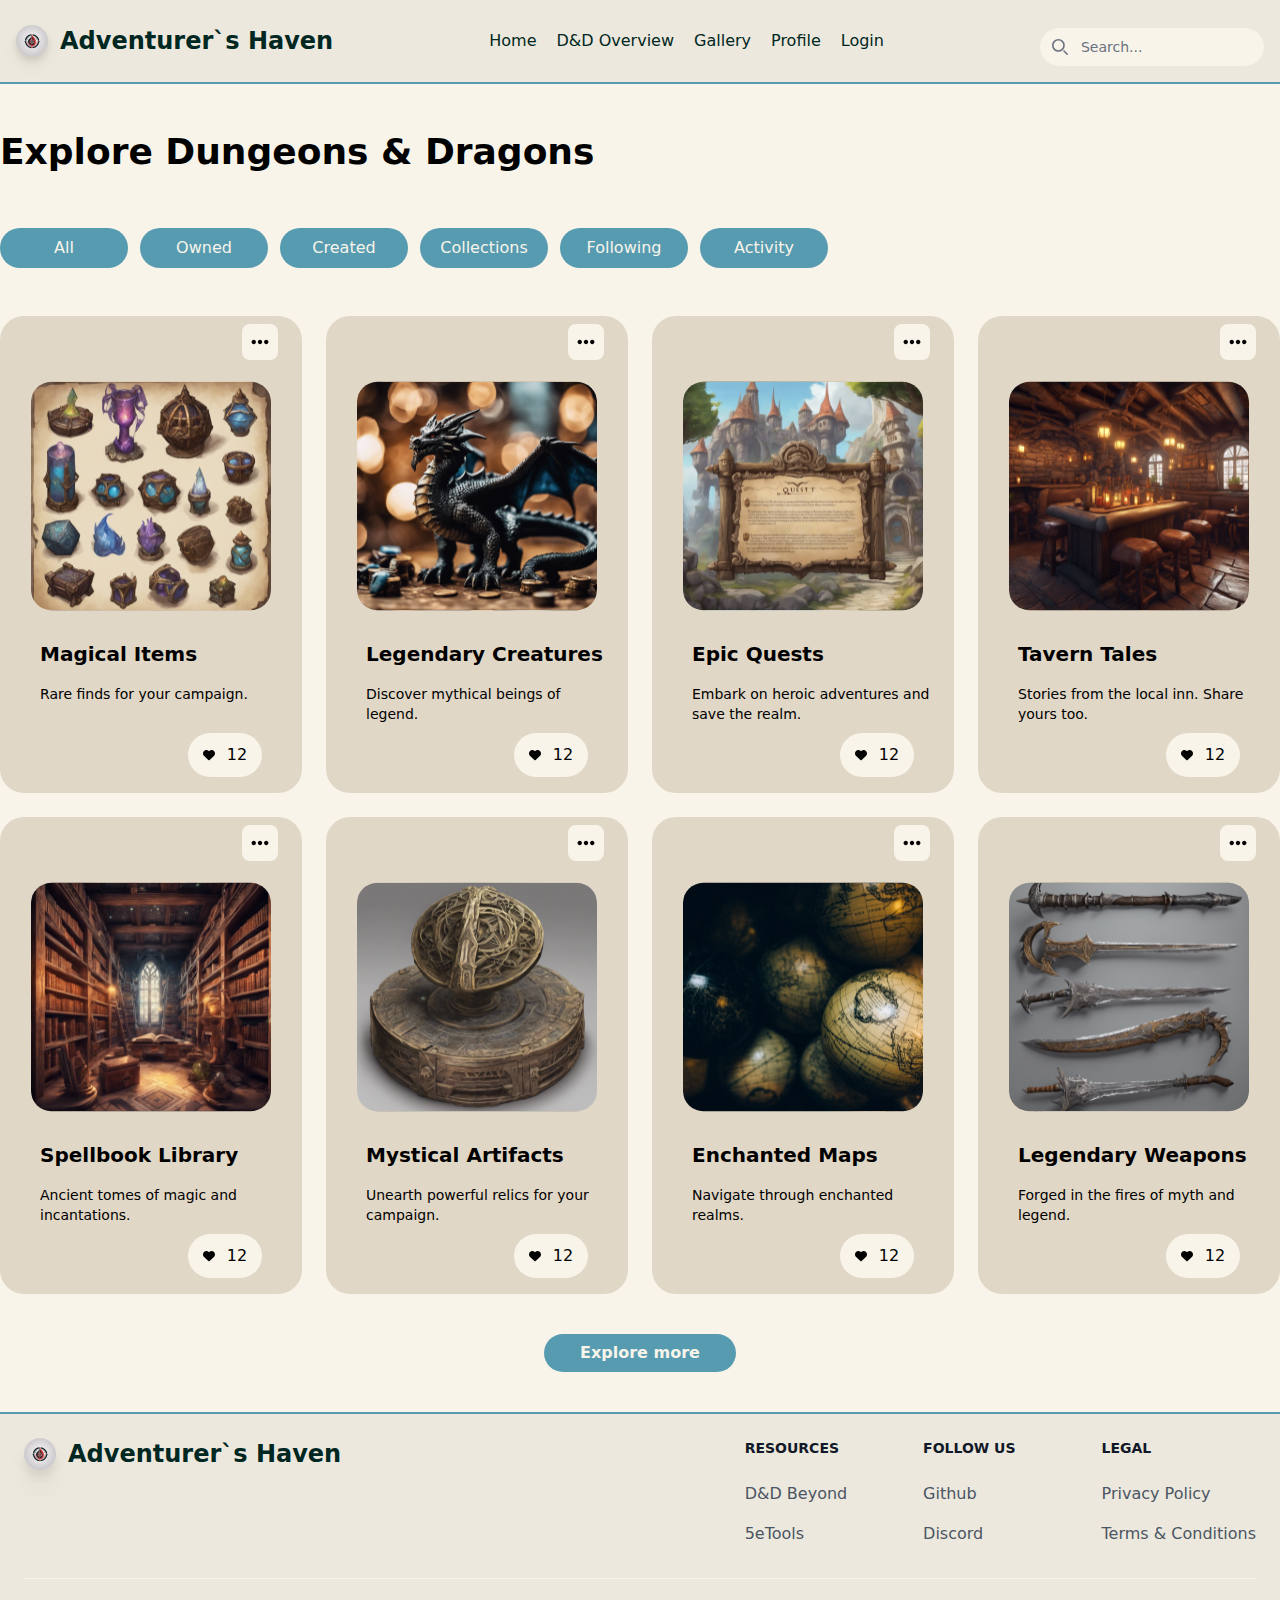
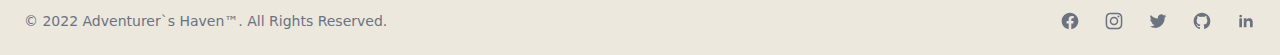
==== commit 6198f048: "Github Profile Added" ====
--- a/public/html/dndoverview.html
+++ b/public/html/dndoverview.html
@@ -493,7 +493,7 @@
               </svg>
             </a>
             <!-- Github -->
-            <a href="#" class="text-gray-500 hover:text-gray-900 cursor-alias" target="_blank">
+            <a href="https://github.com/dashboard" class="text-gray-500 hover:text-gray-900 cursor-alias" target="_blank">
               <svg class="w-5 h-5" fill="currentColor" viewBox="0 0 24 24" aria-hidden="true">
                 <path fill-rule="evenodd"
                   d="M12 2C6.477 2 2 6.484 2 12.017c0 4.425 2.865 8.18 6.839 9.504.5.092.682-.217.682-.483 0-.237-.008-.868-.013-1.703-2.782.605-3.369-1.343-3.369-1.343-.454-1.158-1.11-1.466-1.11-1.466-.908-.62.069-.608.069-.608 1.003.07 1.531 1.032 1.531 1.032.892 1.53 2.341 1.088 2.91.832.092-.647.35-1.088.636-1.338-2.22-.253-4.555-1.113-4.555-4.951 0-1.093.39-1.988 1.029-2.688-.103-.253-.446-1.272.098-2.65 0 0 .84-.27 2.75 1.026A9.564 9.564 0 0112 6.844c.85.004 1.705.115 2.504.337 1.909-1.296 2.747-1.027 2.747-1.027.546 1.379.202 2.398.1 2.651.64.7 1.028 1.595 1.028 2.688 0 3.848-2.339 4.695-4.566 4.943.359.309.678.92.678 1.855 0 1.338-.012 2.419-.012 2.747 0 .268.18.58.688.482A10.019 10.019 0 0022 12.017C22 6.484 17.522 2 12 2z"
--- a/public/css/output.css
+++ b/public/css/output.css
@@ -0,0 +1,3774 @@
+/*
+! tailwindcss v3.4.4 | MIT License | https://tailwindcss.com
+*/
+
+/*
+1. Prevent padding and border from affecting element width. (https://github.com/mozdevs/cssremedy/issues/4)
+2. Allow adding a border to an element by just adding a border-width. (https://github.com/tailwindcss/tailwindcss/pull/116)
+*/
+
+*,
+::before,
+::after {
+  box-sizing: border-box;
+  /* 1 */
+  border-width: 0;
+  /* 2 */
+  border-style: solid;
+  /* 2 */
+  border-color: #E5E7EB;
+  /* 2 */
+}
+
+::before,
+::after {
+  --tw-content: '';
+}
+
+/*
+1. Use a consistent sensible line-height in all browsers.
+2. Prevent adjustments of font size after orientation changes in iOS.
+3. Use a more readable tab size.
+4. Use the user's configured `sans` font-family by default.
+5. Use the user's configured `sans` font-feature-settings by default.
+6. Use the user's configured `sans` font-variation-settings by default.
+7. Disable tap highlights on iOS
+*/
+
+html,
+:host {
+  line-height: 1.5;
+  /* 1 */
+  -webkit-text-size-adjust: 100%;
+  /* 2 */
+  -moz-tab-size: 4;
+  /* 3 */
+  -o-tab-size: 4;
+     tab-size: 4;
+  /* 3 */
+  font-family: ui-sans-serif, system-ui, sans-serif, "Apple Color Emoji", "Segoe UI Emoji", "Segoe UI Symbol", "Noto Color Emoji";
+  /* 4 */
+  font-feature-settings: normal;
+  /* 5 */
+  font-variation-settings: normal;
+  /* 6 */
+  -webkit-tap-highlight-color: transparent;
+  /* 7 */
+}
+
+/*
+1. Remove the margin in all browsers.
+2. Inherit line-height from `html` so users can set them as a class directly on the `html` element.
+*/
+
+body {
+  margin: 0;
+  /* 1 */
+  line-height: inherit;
+  /* 2 */
+}
+
+/*
+1. Add the correct height in Firefox.
+2. Correct the inheritance of border color in Firefox. (https://bugzilla.mozilla.org/show_bug.cgi?id=190655)
+3. Ensure horizontal rules are visible by default.
+*/
+
+hr {
+  height: 0;
+  /* 1 */
+  color: inherit;
+  /* 2 */
+  border-top-width: 1px;
+  /* 3 */
+}
+
+/*
+Add the correct text decoration in Chrome, Edge, and Safari.
+*/
+
+abbr:where([title]) {
+  -webkit-text-decoration: underline dotted;
+          text-decoration: underline dotted;
+}
+
+/*
+Remove the default font size and weight for headings.
+*/
+
+h1,
+h2,
+h3,
+h4,
+h5,
+h6 {
+  font-size: inherit;
+  font-weight: inherit;
+}
+
+/*
+Reset links to optimize for opt-in styling instead of opt-out.
+*/
+
+a {
+  color: inherit;
+  text-decoration: inherit;
+}
+
+/*
+Add the correct font weight in Edge and Safari.
+*/
+
+b,
+strong {
+  font-weight: bolder;
+}
+
+/*
+1. Use the user's configured `mono` font-family by default.
+2. Use the user's configured `mono` font-feature-settings by default.
+3. Use the user's configured `mono` font-variation-settings by default.
+4. Correct the odd `em` font sizing in all browsers.
+*/
+
+code,
+kbd,
+samp,
+pre {
+  font-family: ui-monospace, SFMono-Regular, Menlo, Monaco, Consolas, "Liberation Mono", "Courier New", monospace;
+  /* 1 */
+  font-feature-settings: normal;
+  /* 2 */
+  font-variation-settings: normal;
+  /* 3 */
+  font-size: 1em;
+  /* 4 */
+}
+
+/*
+Add the correct font size in all browsers.
+*/
+
+small {
+  font-size: 80%;
+}
+
+/*
+Prevent `sub` and `sup` elements from affecting the line height in all browsers.
+*/
+
+sub,
+sup {
+  font-size: 75%;
+  line-height: 0;
+  position: relative;
+  vertical-align: baseline;
+}
+
+sub {
+  bottom: -0.25em;
+}
+
+sup {
+  top: -0.5em;
+}
+
+/*
+1. Remove text indentation from table contents in Chrome and Safari. (https://bugs.chromium.org/p/chromium/issues/detail?id=999088, https://bugs.webkit.org/show_bug.cgi?id=201297)
+2. Correct table border color inheritance in all Chrome and Safari. (https://bugs.chromium.org/p/chromium/issues/detail?id=935729, https://bugs.webkit.org/show_bug.cgi?id=195016)
+3. Remove gaps between table borders by default.
+*/
+
+table {
+  text-indent: 0;
+  /* 1 */
+  border-color: inherit;
+  /* 2 */
+  border-collapse: collapse;
+  /* 3 */
+}
+
+/*
+1. Change the font styles in all browsers.
+2. Remove the margin in Firefox and Safari.
+3. Remove default padding in all browsers.
+*/
+
+button,
+input,
+optgroup,
+select,
+textarea {
+  font-family: inherit;
+  /* 1 */
+  font-feature-settings: inherit;
+  /* 1 */
+  font-variation-settings: inherit;
+  /* 1 */
+  font-size: 100%;
+  /* 1 */
+  font-weight: inherit;
+  /* 1 */
+  line-height: inherit;
+  /* 1 */
+  letter-spacing: inherit;
+  /* 1 */
+  color: inherit;
+  /* 1 */
+  margin: 0;
+  /* 2 */
+  padding: 0;
+  /* 3 */
+}
+
+/*
+Remove the inheritance of text transform in Edge and Firefox.
+*/
+
+button,
+select {
+  text-transform: none;
+}
+
+/*
+1. Correct the inability to style clickable types in iOS and Safari.
+2. Remove default button styles.
+*/
+
+button,
+input:where([type='button']),
+input:where([type='reset']),
+input:where([type='submit']) {
+  -webkit-appearance: button;
+  /* 1 */
+  background-color: transparent;
+  /* 2 */
+  background-image: none;
+  /* 2 */
+}
+
+/*
+Use the modern Firefox focus style for all focusable elements.
+*/
+
+:-moz-focusring {
+  outline: auto;
+}
+
+/*
+Remove the additional `:invalid` styles in Firefox. (https://github.com/mozilla/gecko-dev/blob/2f9eacd9d3d995c937b4251a5557d95d494c9be1/layout/style/res/forms.css#L728-L737)
+*/
+
+:-moz-ui-invalid {
+  box-shadow: none;
+}
+
+/*
+Add the correct vertical alignment in Chrome and Firefox.
+*/
+
+progress {
+  vertical-align: baseline;
+}
+
+/*
+Correct the cursor style of increment and decrement buttons in Safari.
+*/
+
+::-webkit-inner-spin-button,
+::-webkit-outer-spin-button {
+  height: auto;
+}
+
+/*
+1. Correct the odd appearance in Chrome and Safari.
+2. Correct the outline style in Safari.
+*/
+
+[type='search'] {
+  -webkit-appearance: textfield;
+  /* 1 */
+  outline-offset: -2px;
+  /* 2 */
+}
+
+/*
+Remove the inner padding in Chrome and Safari on macOS.
+*/
+
+::-webkit-search-decoration {
+  -webkit-appearance: none;
+}
+
+/*
+1. Correct the inability to style clickable types in iOS and Safari.
+2. Change font properties to `inherit` in Safari.
+*/
+
+::-webkit-file-upload-button {
+  -webkit-appearance: button;
+  /* 1 */
+  font: inherit;
+  /* 2 */
+}
+
+/*
+Add the correct display in Chrome and Safari.
+*/
+
+summary {
+  display: list-item;
+}
+
+/*
+Removes the default spacing and border for appropriate elements.
+*/
+
+blockquote,
+dl,
+dd,
+h1,
+h2,
+h3,
+h4,
+h5,
+h6,
+hr,
+figure,
+p,
+pre {
+  margin: 0;
+}
+
+fieldset {
+  margin: 0;
+  padding: 0;
+}
+
+legend {
+  padding: 0;
+}
+
+ol,
+ul,
+menu {
+  list-style: none;
+  margin: 0;
+  padding: 0;
+}
+
+/*
+Reset default styling for dialogs.
+*/
+
+dialog {
+  padding: 0;
+}
+
+/*
+Prevent resizing textareas horizontally by default.
+*/
+
+textarea {
+  resize: vertical;
+}
+
+/*
+1. Reset the default placeholder opacity in Firefox. (https://github.com/tailwindlabs/tailwindcss/issues/3300)
+2. Set the default placeholder color to the user's configured gray 400 color.
+*/
+
+input::-moz-placeholder, textarea::-moz-placeholder {
+  opacity: 1;
+  /* 1 */
+  color: #9CA3AF;
+  /* 2 */
+}
+
+input::placeholder,
+textarea::placeholder {
+  opacity: 1;
+  /* 1 */
+  color: #9CA3AF;
+  /* 2 */
+}
+
+/*
+Set the default cursor for buttons.
+*/
+
+button,
+[role="button"] {
+  cursor: pointer;
+}
+
+/*
+Make sure disabled buttons don't get the pointer cursor.
+*/
+
+:disabled {
+  cursor: default;
+}
+
+/*
+1. Make replaced elements `display: block` by default. (https://github.com/mozdevs/cssremedy/issues/14)
+2. Add `vertical-align: middle` to align replaced elements more sensibly by default. (https://github.com/jensimmons/cssremedy/issues/14#issuecomment-634934210)
+   This can trigger a poorly considered lint error in some tools but is included by design.
+*/
+
+img,
+svg,
+video,
+canvas,
+audio,
+iframe,
+embed,
+object {
+  display: block;
+  /* 1 */
+  vertical-align: middle;
+  /* 2 */
+}
+
+/*
+Constrain images and videos to the parent width and preserve their intrinsic aspect ratio. (https://github.com/mozdevs/cssremedy/issues/14)
+*/
+
+img,
+video {
+  max-width: 100%;
+  height: auto;
+}
+
+/* Make elements with the HTML hidden attribute stay hidden by default */
+
+[hidden] {
+  display: none;
+}
+
+.tooltip-arrow,.tooltip-arrow:before {
+  position: absolute;
+  width: 8px;
+  height: 8px;
+  background: inherit;
+}
+
+.tooltip-arrow {
+  visibility: hidden;
+}
+
+.tooltip-arrow:before {
+  content: "";
+  visibility: visible;
+  transform: rotate(45deg);
+}
+
+[data-tooltip-style^='light'] + .tooltip > .tooltip-arrow:before {
+  border-style: solid;
+  border-color: #e5e7eb;
+}
+
+[data-tooltip-style^='light'] + .tooltip[data-popper-placement^='top'] > .tooltip-arrow:before {
+  border-bottom-width: 1px;
+  border-right-width: 1px;
+}
+
+[data-tooltip-style^='light'] + .tooltip[data-popper-placement^='right'] > .tooltip-arrow:before {
+  border-bottom-width: 1px;
+  border-left-width: 1px;
+}
+
+[data-tooltip-style^='light'] + .tooltip[data-popper-placement^='bottom'] > .tooltip-arrow:before {
+  border-top-width: 1px;
+  border-left-width: 1px;
+}
+
+[data-tooltip-style^='light'] + .tooltip[data-popper-placement^='left'] > .tooltip-arrow:before {
+  border-top-width: 1px;
+  border-right-width: 1px;
+}
+
+.tooltip[data-popper-placement^='top'] > .tooltip-arrow {
+  bottom: -4px;
+}
+
+.tooltip[data-popper-placement^='bottom'] > .tooltip-arrow {
+  top: -4px;
+}
+
+.tooltip[data-popper-placement^='left'] > .tooltip-arrow {
+  right: -4px;
+}
+
+.tooltip[data-popper-placement^='right'] > .tooltip-arrow {
+  left: -4px;
+}
+
+.tooltip.invisible > .tooltip-arrow:before {
+  visibility: hidden;
+}
+
+[data-popper-arrow],[data-popper-arrow]:before {
+  position: absolute;
+  width: 8px;
+  height: 8px;
+  background: inherit;
+}
+
+[data-popper-arrow] {
+  visibility: hidden;
+}
+
+[data-popper-arrow]:before {
+  content: "";
+  visibility: visible;
+  transform: rotate(45deg);
+}
+
+[data-popper-arrow]:after {
+  content: "";
+  visibility: visible;
+  transform: rotate(45deg);
+  position: absolute;
+  width: 9px;
+  height: 9px;
+  background: inherit;
+}
+
+[role="tooltip"] > [data-popper-arrow]:before {
+  border-style: solid;
+  border-color: #e5e7eb;
+}
+
+.dark [role="tooltip"] > [data-popper-arrow]:before {
+  border-style: solid;
+  border-color: #4b5563;
+}
+
+[role="tooltip"] > [data-popper-arrow]:after {
+  border-style: solid;
+  border-color: #e5e7eb;
+}
+
+.dark [role="tooltip"] > [data-popper-arrow]:after {
+  border-style: solid;
+  border-color: #4b5563;
+}
+
+[data-popover][role="tooltip"][data-popper-placement^='top'] > [data-popper-arrow]:before {
+  border-bottom-width: 1px;
+  border-right-width: 1px;
+}
+
+[data-popover][role="tooltip"][data-popper-placement^='top'] > [data-popper-arrow]:after {
+  border-bottom-width: 1px;
+  border-right-width: 1px;
+}
+
+[data-popover][role="tooltip"][data-popper-placement^='right'] > [data-popper-arrow]:before {
+  border-bottom-width: 1px;
+  border-left-width: 1px;
+}
+
+[data-popover][role="tooltip"][data-popper-placement^='right'] > [data-popper-arrow]:after {
+  border-bottom-width: 1px;
+  border-left-width: 1px;
+}
+
+[data-popover][role="tooltip"][data-popper-placement^='bottom'] > [data-popper-arrow]:before {
+  border-top-width: 1px;
+  border-left-width: 1px;
+}
+
+[data-popover][role="tooltip"][data-popper-placement^='bottom'] > [data-popper-arrow]:after {
+  border-top-width: 1px;
+  border-left-width: 1px;
+}
+
+[data-popover][role="tooltip"][data-popper-placement^='left'] > [data-popper-arrow]:before {
+  border-top-width: 1px;
+  border-right-width: 1px;
+}
+
+[data-popover][role="tooltip"][data-popper-placement^='left'] > [data-popper-arrow]:after {
+  border-top-width: 1px;
+  border-right-width: 1px;
+}
+
+[data-popover][role="tooltip"][data-popper-placement^='top'] > [data-popper-arrow] {
+  bottom: -5px;
+}
+
+[data-popover][role="tooltip"][data-popper-placement^='bottom'] > [data-popper-arrow] {
+  top: -5px;
+}
+
+[data-popover][role="tooltip"][data-popper-placement^='left'] > [data-popper-arrow] {
+  right: -5px;
+}
+
+[data-popover][role="tooltip"][data-popper-placement^='right'] > [data-popper-arrow] {
+  left: -5px;
+}
+
+[role="tooltip"].invisible > [data-popper-arrow]:before {
+  visibility: hidden;
+}
+
+[role="tooltip"].invisible > [data-popper-arrow]:after {
+  visibility: hidden;
+}
+
+[type='text'],[type='email'],[type='url'],[type='password'],[type='number'],[type='date'],[type='datetime-local'],[type='month'],[type='search'],[type='tel'],[type='time'],[type='week'],[multiple],textarea,select {
+  -webkit-appearance: none;
+     -moz-appearance: none;
+          appearance: none;
+  background-color: #fff;
+  border-color: #6B7280;
+  border-width: 1px;
+  border-radius: 0px;
+  padding-top: 0.5rem;
+  padding-right: 0.75rem;
+  padding-bottom: 0.5rem;
+  padding-left: 0.75rem;
+  font-size: 1rem;
+  line-height: 1.5rem;
+  --tw-shadow: 0 0 #0000;
+}
+
+[type='text']:focus, [type='email']:focus, [type='url']:focus, [type='password']:focus, [type='number']:focus, [type='date']:focus, [type='datetime-local']:focus, [type='month']:focus, [type='search']:focus, [type='tel']:focus, [type='time']:focus, [type='week']:focus, [multiple]:focus, textarea:focus, select:focus {
+  outline: 2px solid transparent;
+  outline-offset: 2px;
+  --tw-ring-inset: var(--tw-empty,/*!*/ /*!*/);
+  --tw-ring-offset-width: 0px;
+  --tw-ring-offset-color: #fff;
+  --tw-ring-color: #1C64F2;
+  --tw-ring-offset-shadow: var(--tw-ring-inset) 0 0 0 var(--tw-ring-offset-width) var(--tw-ring-offset-color);
+  --tw-ring-shadow: var(--tw-ring-inset) 0 0 0 calc(1px + var(--tw-ring-offset-width)) var(--tw-ring-color);
+  box-shadow: var(--tw-ring-offset-shadow), var(--tw-ring-shadow), var(--tw-shadow);
+  border-color: #1C64F2;
+}
+
+input::-moz-placeholder, textarea::-moz-placeholder {
+  color: #6B7280;
+  opacity: 1;
+}
+
+input::placeholder,textarea::placeholder {
+  color: #6B7280;
+  opacity: 1;
+}
+
+::-webkit-datetime-edit-fields-wrapper {
+  padding: 0;
+}
+
+::-webkit-date-and-time-value {
+  min-height: 1.5em;
+}
+
+select:not([size]) {
+  background-image: url("data:image/svg+xml,%3csvg aria-hidden='true' xmlns='http://www.w3.org/2000/svg' fill='none' viewBox='0 0 10 6'%3e %3cpath stroke='%236B7280' stroke-linecap='round' stroke-linejoin='round' stroke-width='2' d='m1 1 4 4 4-4'/%3e %3c/svg%3e");
+  background-position: right 0.75rem center;
+  background-repeat: no-repeat;
+  background-size: 0.75em 0.75em;
+  padding-right: 2.5rem;
+  -webkit-print-color-adjust: exact;
+          print-color-adjust: exact;
+}
+
+:is([dir=rtl]) select:not([size]) {
+  background-position: left 0.75rem center;
+  padding-right: 0.75rem;
+  padding-left: 0;
+}
+
+[multiple] {
+  background-image: initial;
+  background-position: initial;
+  background-repeat: unset;
+  background-size: initial;
+  padding-right: 0.75rem;
+  -webkit-print-color-adjust: unset;
+          print-color-adjust: unset;
+}
+
+[type='checkbox'],[type='radio'] {
+  -webkit-appearance: none;
+     -moz-appearance: none;
+          appearance: none;
+  padding: 0;
+  -webkit-print-color-adjust: exact;
+          print-color-adjust: exact;
+  display: inline-block;
+  vertical-align: middle;
+  background-origin: border-box;
+  -webkit-user-select: none;
+     -moz-user-select: none;
+          user-select: none;
+  flex-shrink: 0;
+  height: 1rem;
+  width: 1rem;
+  color: #1C64F2;
+  background-color: #fff;
+  border-color: #6B7280;
+  border-width: 1px;
+  --tw-shadow: 0 0 #0000;
+}
+
+[type='checkbox'] {
+  border-radius: 0px;
+}
+
+[type='radio'] {
+  border-radius: 100%;
+}
+
+[type='checkbox']:focus,[type='radio']:focus {
+  outline: 2px solid transparent;
+  outline-offset: 2px;
+  --tw-ring-inset: var(--tw-empty,/*!*/ /*!*/);
+  --tw-ring-offset-width: 2px;
+  --tw-ring-offset-color: #fff;
+  --tw-ring-color: #1C64F2;
+  --tw-ring-offset-shadow: var(--tw-ring-inset) 0 0 0 var(--tw-ring-offset-width) var(--tw-ring-offset-color);
+  --tw-ring-shadow: var(--tw-ring-inset) 0 0 0 calc(2px + var(--tw-ring-offset-width)) var(--tw-ring-color);
+  box-shadow: var(--tw-ring-offset-shadow), var(--tw-ring-shadow), var(--tw-shadow);
+}
+
+[type='checkbox']:checked,[type='radio']:checked,.dark [type='checkbox']:checked,.dark [type='radio']:checked {
+  border-color: transparent;
+  background-color: currentColor;
+  background-size: 0.55em 0.55em;
+  background-position: center;
+  background-repeat: no-repeat;
+}
+
+[type='checkbox']:checked {
+  background-image: url("data:image/svg+xml,%3csvg aria-hidden='true' xmlns='http://www.w3.org/2000/svg' fill='none' viewBox='0 0 16 12'%3e %3cpath stroke='white' stroke-linecap='round' stroke-linejoin='round' stroke-width='3' d='M1 5.917 5.724 10.5 15 1.5'/%3e %3c/svg%3e");
+  background-repeat: no-repeat;
+  background-size: 0.55em 0.55em;
+  -webkit-print-color-adjust: exact;
+          print-color-adjust: exact;
+}
+
+[type='radio']:checked {
+  background-image: url("data:image/svg+xml,%3csvg viewBox='0 0 16 16' fill='white' xmlns='http://www.w3.org/2000/svg'%3e%3ccircle cx='8' cy='8' r='3'/%3e%3c/svg%3e");
+  background-size: 1em 1em;
+}
+
+.dark [type='radio']:checked {
+  background-image: url("data:image/svg+xml,%3csvg viewBox='0 0 16 16' fill='white' xmlns='http://www.w3.org/2000/svg'%3e%3ccircle cx='8' cy='8' r='3'/%3e%3c/svg%3e");
+  background-size: 1em 1em;
+}
+
+[type='checkbox']:indeterminate {
+  background-image: url("data:image/svg+xml,%3csvg aria-hidden='true' xmlns='http://www.w3.org/2000/svg' fill='none' viewBox='0 0 16 12'%3e %3cpath stroke='white' stroke-linecap='round' stroke-linejoin='round' stroke-width='3' d='M0.5 6h14'/%3e %3c/svg%3e");
+  background-color: currentColor;
+  border-color: transparent;
+  background-position: center;
+  background-repeat: no-repeat;
+  background-size: 0.55em 0.55em;
+  -webkit-print-color-adjust: exact;
+          print-color-adjust: exact;
+}
+
+[type='checkbox']:indeterminate:hover,[type='checkbox']:indeterminate:focus {
+  border-color: transparent;
+  background-color: currentColor;
+}
+
+[type='file'] {
+  background: unset;
+  border-color: inherit;
+  border-width: 0;
+  border-radius: 0;
+  padding: 0;
+  font-size: unset;
+  line-height: inherit;
+}
+
+[type='file']:focus {
+  outline: 1px auto inherit;
+}
+
+input[type=file]::file-selector-button {
+  color: white;
+  background: #1F2937;
+  border: 0;
+  font-weight: 500;
+  font-size: 0.875rem;
+  cursor: pointer;
+  padding-top: 0.625rem;
+  padding-bottom: 0.625rem;
+  padding-left: 2rem;
+  padding-right: 1rem;
+  margin-inline-start: -1rem;
+  margin-inline-end: 1rem;
+}
+
+input[type=file]::file-selector-button:hover {
+  background: #374151;
+}
+
+:is([dir=rtl]) input[type=file]::file-selector-button {
+  padding-right: 2rem;
+  padding-left: 1rem;
+}
+
+.dark input[type=file]::file-selector-button {
+  color: white;
+  background: #4B5563;
+}
+
+.dark input[type=file]::file-selector-button:hover {
+  background: #6B7280;
+}
+
+input[type="range"]::-webkit-slider-thumb {
+  height: 1.25rem;
+  width: 1.25rem;
+  background: #1C64F2;
+  border-radius: 9999px;
+  border: 0;
+  appearance: none;
+  -moz-appearance: none;
+  -webkit-appearance: none;
+  cursor: pointer;
+}
+
+input[type="range"]:disabled::-webkit-slider-thumb {
+  background: #9CA3AF;
+}
+
+.dark input[type="range"]:disabled::-webkit-slider-thumb {
+  background: #6B7280;
+}
+
+input[type="range"]:focus::-webkit-slider-thumb {
+  outline: 2px solid transparent;
+  outline-offset: 2px;
+  --tw-ring-offset-shadow: var(--tw-ring-inset) 0 0 0 var(--tw-ring-offset-width) var(--tw-ring-offset-color);
+  --tw-ring-shadow: var(--tw-ring-inset) 0 0 0 calc(4px + var(--tw-ring-offset-width)) var(--tw-ring-color);
+  box-shadow: var(--tw-ring-offset-shadow), var(--tw-ring-shadow), var(--tw-shadow, 0 0 #0000);
+  --tw-ring-opacity: 1px;
+  --tw-ring-color: rgb(164 202 254 / var(--tw-ring-opacity));
+}
+
+input[type="range"]::-moz-range-thumb {
+  height: 1.25rem;
+  width: 1.25rem;
+  background: #1C64F2;
+  border-radius: 9999px;
+  border: 0;
+  appearance: none;
+  -moz-appearance: none;
+  -webkit-appearance: none;
+  cursor: pointer;
+}
+
+input[type="range"]:disabled::-moz-range-thumb {
+  background: #9CA3AF;
+}
+
+.dark input[type="range"]:disabled::-moz-range-thumb {
+  background: #6B7280;
+}
+
+input[type="range"]::-moz-range-progress {
+  background: #3F83F8;
+}
+
+input[type="range"]::-ms-fill-lower {
+  background: #3F83F8;
+}
+
+.toggle-bg:after {
+  content: "";
+  position: absolute;
+  top: 0.125rem;
+  left: 0.125rem;
+  background: white;
+  border-color: #D1D5DB;
+  border-width: 1px;
+  border-radius: 9999px;
+  height: 1.25rem;
+  width: 1.25rem;
+  transition-property: background-color,border-color,color,fill,stroke,opacity,box-shadow,transform,filter,backdrop-filter,-webkit-backdrop-filter;
+  transition-duration: .15s;
+  box-shadow: var(--tw-ring-inset) 0 0 0 calc(0px + var(--tw-ring-offset-width)) var(--tw-ring-color);
+}
+
+input:checked + .toggle-bg:after {
+  transform: translateX(100%);;
+  border-color: white;
+}
+
+input:checked + .toggle-bg {
+  background: #1C64F2;
+  border-color: #1C64F2;
+}
+
+*, ::before, ::after {
+  --tw-border-spacing-x: 0;
+  --tw-border-spacing-y: 0;
+  --tw-translate-x: 0;
+  --tw-translate-y: 0;
+  --tw-rotate: 0;
+  --tw-skew-x: 0;
+  --tw-skew-y: 0;
+  --tw-scale-x: 1;
+  --tw-scale-y: 1;
+  --tw-pan-x:  ;
+  --tw-pan-y:  ;
+  --tw-pinch-zoom:  ;
+  --tw-scroll-snap-strictness: proximity;
+  --tw-gradient-from-position:  ;
+  --tw-gradient-via-position:  ;
+  --tw-gradient-to-position:  ;
+  --tw-ordinal:  ;
+  --tw-slashed-zero:  ;
+  --tw-numeric-figure:  ;
+  --tw-numeric-spacing:  ;
+  --tw-numeric-fraction:  ;
+  --tw-ring-inset:  ;
+  --tw-ring-offset-width: 0px;
+  --tw-ring-offset-color: #fff;
+  --tw-ring-color: rgb(63 131 248 / 0.5);
+  --tw-ring-offset-shadow: 0 0 #0000;
+  --tw-ring-shadow: 0 0 #0000;
+  --tw-shadow: 0 0 #0000;
+  --tw-shadow-colored: 0 0 #0000;
+  --tw-blur:  ;
+  --tw-brightness:  ;
+  --tw-contrast:  ;
+  --tw-grayscale:  ;
+  --tw-hue-rotate:  ;
+  --tw-invert:  ;
+  --tw-saturate:  ;
+  --tw-sepia:  ;
+  --tw-drop-shadow:  ;
+  --tw-backdrop-blur:  ;
+  --tw-backdrop-brightness:  ;
+  --tw-backdrop-contrast:  ;
+  --tw-backdrop-grayscale:  ;
+  --tw-backdrop-hue-rotate:  ;
+  --tw-backdrop-invert:  ;
+  --tw-backdrop-opacity:  ;
+  --tw-backdrop-saturate:  ;
+  --tw-backdrop-sepia:  ;
+  --tw-contain-size:  ;
+  --tw-contain-layout:  ;
+  --tw-contain-paint:  ;
+  --tw-contain-style:  ;
+}
+
+::backdrop {
+  --tw-border-spacing-x: 0;
+  --tw-border-spacing-y: 0;
+  --tw-translate-x: 0;
+  --tw-translate-y: 0;
+  --tw-rotate: 0;
+  --tw-skew-x: 0;
+  --tw-skew-y: 0;
+  --tw-scale-x: 1;
+  --tw-scale-y: 1;
+  --tw-pan-x:  ;
+  --tw-pan-y:  ;
+  --tw-pinch-zoom:  ;
+  --tw-scroll-snap-strictness: proximity;
+  --tw-gradient-from-position:  ;
+  --tw-gradient-via-position:  ;
+  --tw-gradient-to-position:  ;
+  --tw-ordinal:  ;
+  --tw-slashed-zero:  ;
+  --tw-numeric-figure:  ;
+  --tw-numeric-spacing:  ;
+  --tw-numeric-fraction:  ;
+  --tw-ring-inset:  ;
+  --tw-ring-offset-width: 0px;
+  --tw-ring-offset-color: #fff;
+  --tw-ring-color: rgb(63 131 248 / 0.5);
+  --tw-ring-offset-shadow: 0 0 #0000;
+  --tw-ring-shadow: 0 0 #0000;
+  --tw-shadow: 0 0 #0000;
+  --tw-shadow-colored: 0 0 #0000;
+  --tw-blur:  ;
+  --tw-brightness:  ;
+  --tw-contrast:  ;
+  --tw-grayscale:  ;
+  --tw-hue-rotate:  ;
+  --tw-invert:  ;
+  --tw-saturate:  ;
+  --tw-sepia:  ;
+  --tw-drop-shadow:  ;
+  --tw-backdrop-blur:  ;
+  --tw-backdrop-brightness:  ;
+  --tw-backdrop-contrast:  ;
+  --tw-backdrop-grayscale:  ;
+  --tw-backdrop-hue-rotate:  ;
+  --tw-backdrop-invert:  ;
+  --tw-backdrop-opacity:  ;
+  --tw-backdrop-saturate:  ;
+  --tw-backdrop-sepia:  ;
+  --tw-contain-size:  ;
+  --tw-contain-layout:  ;
+  --tw-contain-paint:  ;
+  --tw-contain-style:  ;
+}
+
+.container {
+  width: 100%;
+  margin-right: auto;
+  margin-left: auto;
+}
+
+@media (min-width: 640px) {
+  .container {
+    max-width: 640px;
+  }
+}
+
+@media (min-width: 768px) {
+  .container {
+    max-width: 768px;
+  }
+}
+
+@media (min-width: 1024px) {
+  .container {
+    max-width: 1024px;
+  }
+}
+
+@media (min-width: 1280px) {
+  .container {
+    max-width: 1280px;
+  }
+}
+
+@media (min-width: 1536px) {
+  .container {
+    max-width: 1536px;
+  }
+}
+
+.flex_center {
+  display: flex;
+  align-items: center;
+  justify-content: center;
+}
+
+.flex_start {
+  display: flex;
+  align-items: center;
+  justify-content: flex-start;
+}
+
+.flex_between {
+  display: flex;
+  align-items: center;
+  justify-content: space-between;
+}
+
+.flex_around {
+  display: flex;
+  align-items: center;
+  justify-content: space-around;
+}
+
+.box {
+  cursor: pointer;
+  border-radius: 1.5rem;
+  --tw-bg-opacity: 1;
+  background-color: rgb(225 215 198 / var(--tw-bg-opacity));
+  padding: 1.25rem;
+  --tw-drop-shadow: drop-shadow(0 20px 13px rgb(0 0 0 / 0.03)) drop-shadow(0 8px 5px rgb(0 0 0 / 0.08));
+  filter: var(--tw-blur) var(--tw-brightness) var(--tw-contrast) var(--tw-grayscale) var(--tw-hue-rotate) var(--tw-invert) var(--tw-saturate) var(--tw-sepia) var(--tw-drop-shadow);
+}
+
+.underDarkFinal {
+  border-radius: 1rem;
+  background-image: url('../src/images/underdark-banner(3).svg');
+  background-size: cover;
+  background-position: center;
+  background-repeat: no-repeat;
+}
+
+.hero_section {
+  height: 500px;
+  width: 100%;
+  background-image: url(../src/images/banner.svg);
+  background-position: center center;
+  background-size: cover;
+  background-repeat: no-repeat;
+}
+
+.sr-only {
+  position: absolute;
+  width: 1px;
+  height: 1px;
+  padding: 0;
+  margin: -1px;
+  overflow: hidden;
+  clip: rect(0, 0, 0, 0);
+  white-space: nowrap;
+  border-width: 0;
+}
+
+.pointer-events-none {
+  pointer-events: none;
+}
+
+.visible {
+  visibility: visible;
+}
+
+.invisible {
+  visibility: hidden;
+}
+
+.collapse {
+  visibility: collapse;
+}
+
+.static {
+  position: static;
+}
+
+.fixed {
+  position: fixed;
+}
+
+.absolute {
+  position: absolute;
+}
+
+.relative {
+  position: relative;
+}
+
+.inset-0 {
+  inset: 0px;
+}
+
+.inset-y-0 {
+  top: 0px;
+  bottom: 0px;
+}
+
+.-left-32 {
+  left: -8rem;
+}
+
+.-top-60 {
+  top: -15rem;
+}
+
+.bottom-0 {
+  bottom: 0px;
+}
+
+.bottom-1\/2 {
+  bottom: 50%;
+}
+
+.bottom-\[60px\] {
+  bottom: 60px;
+}
+
+.end-0 {
+  inset-inline-end: 0px;
+}
+
+.left-0 {
+  left: 0px;
+}
+
+.left-2 {
+  left: 0.5rem;
+}
+
+.left-\[4\.2rem\] {
+  left: 4.2rem;
+}
+
+.left-\[60\%\] {
+  left: 60%;
+}
+
+.right-0 {
+  right: 0px;
+}
+
+.right-\[60\%\] {
+  right: 60%;
+}
+
+.start-0 {
+  inset-inline-start: 0px;
+}
+
+.top-0 {
+  top: 0px;
+}
+
+.top-1\/2 {
+  top: 50%;
+}
+
+.-top-\[60\] {
+  top: -60;
+}
+
+.-top-\[45\%\] {
+  top: -45%;
+}
+
+.-left-\[32\] {
+  left: -32;
+}
+
+.-left-\[10\] {
+  left: -10;
+}
+
+.-left-\[10\%\] {
+  left: -10%;
+}
+
+.-top-\[0\%\] {
+  top: -0%;
+}
+
+.-left-\[0\%\] {
+  left: -0%;
+}
+
+.-top-0 {
+  top: -0px;
+}
+
+.-top-1 {
+  top: -0.25rem;
+}
+
+.-top-1\/2 {
+  top: -50%;
+}
+
+.-top-2\/3 {
+  top: -66.666667%;
+}
+
+.-top-2 {
+  top: -0.5rem;
+}
+
+.-top-1\/4 {
+  top: -25%;
+}
+
+.-left-0 {
+  left: -0px;
+}
+
+.-left-1 {
+  left: -0.25rem;
+}
+
+.-left-1\/3 {
+  left: -33.333333%;
+}
+
+.-left-0\.5 {
+  left: -0.125rem;
+}
+
+.top-1\/4 {
+  top: 25%;
+}
+
+.-right-0 {
+  right: -0px;
+}
+
+.-right-0\.5 {
+  right: -0.125rem;
+}
+
+.-top-10 {
+  top: -2.5rem;
+}
+
+.-top-20 {
+  top: -5rem;
+}
+
+.top-20 {
+  top: 5rem;
+}
+
+.top-40 {
+  top: 10rem;
+}
+
+.top-28 {
+  top: 7rem;
+}
+
+.top-2 {
+  top: 0.5rem;
+}
+
+.top-24 {
+  top: 6rem;
+}
+
+.top-\[70px\] {
+  top: 70px;
+}
+
+.top-\[50px\] {
+  top: 50px;
+}
+
+.top-\[500px\] {
+  top: 500px;
+}
+
+.top-\[550px\] {
+  top: 550px;
+}
+
+.-left-\[274px\] {
+  left: -274px;
+}
+
+.-right-\[274px\] {
+  right: -274px;
+}
+
+.-left-\[0\.5\] {
+  left: -0.5;
+}
+
+.left-\[0\.5\] {
+  left: 0.5;
+}
+
+.left-\[273px\] {
+  left: 273px;
+}
+
+.top-\[32px\] {
+  top: 32px;
+}
+
+.-right-\[54px\] {
+  right: -54px;
+}
+
+.right-\[54px\] {
+  right: 54px;
+}
+
+.z-0 {
+  z-index: 0;
+}
+
+.z-10 {
+  z-index: 10;
+}
+
+.z-20 {
+  z-index: 20;
+}
+
+.z-30 {
+  z-index: 30;
+}
+
+.z-40 {
+  z-index: 40;
+}
+
+.z-50 {
+  z-index: 50;
+}
+
+.-z-10 {
+  z-index: -10;
+}
+
+.m-4 {
+  margin: 1rem;
+}
+
+.mx-2 {
+  margin-left: 0.5rem;
+  margin-right: 0.5rem;
+}
+
+.mx-\[5\%\] {
+  margin-left: 5%;
+  margin-right: 5%;
+}
+
+.mx-auto {
+  margin-left: auto;
+  margin-right: auto;
+}
+
+.my-10 {
+  margin-top: 2.5rem;
+  margin-bottom: 2.5rem;
+}
+
+.my-4 {
+  margin-top: 1rem;
+  margin-bottom: 1rem;
+}
+
+.my-5 {
+  margin-top: 1.25rem;
+  margin-bottom: 1.25rem;
+}
+
+.my-6 {
+  margin-top: 1.5rem;
+  margin-bottom: 1.5rem;
+}
+
+.mb-1 {
+  margin-bottom: 0.25rem;
+}
+
+.mb-10 {
+  margin-bottom: 2.5rem;
+}
+
+.mb-2 {
+  margin-bottom: 0.5rem;
+}
+
+.mb-20 {
+  margin-bottom: 5rem;
+}
+
+.mb-3 {
+  margin-bottom: 0.75rem;
+}
+
+.mb-4 {
+  margin-bottom: 1rem;
+}
+
+.mb-5 {
+  margin-bottom: 1.25rem;
+}
+
+.mb-6 {
+  margin-bottom: 1.5rem;
+}
+
+.mb-8 {
+  margin-bottom: 2rem;
+}
+
+.me-1 {
+  margin-inline-end: 0.25rem;
+}
+
+.me-2 {
+  margin-inline-end: 0.5rem;
+}
+
+.me-4 {
+  margin-inline-end: 1rem;
+}
+
+.ml-0 {
+  margin-left: 0px;
+}
+
+.ml-10 {
+  margin-left: 2.5rem;
+}
+
+.ml-2 {
+  margin-left: 0.5rem;
+}
+
+.ml-6 {
+  margin-left: 1.5rem;
+}
+
+.ml-7 {
+  margin-left: 1.75rem;
+}
+
+.ml-8 {
+  margin-left: 2rem;
+}
+
+.ml-auto {
+  margin-left: auto;
+}
+
+.mr-3 {
+  margin-right: 0.75rem;
+}
+
+.mr-7 {
+  margin-right: 1.75rem;
+}
+
+.mr-auto {
+  margin-right: auto;
+}
+
+.ms-2 {
+  margin-inline-start: 0.5rem;
+}
+
+.ms-auto {
+  margin-inline-start: auto;
+}
+
+.mt-1 {
+  margin-top: 0.25rem;
+}
+
+.mt-10 {
+  margin-top: 2.5rem;
+}
+
+.mt-14 {
+  margin-top: 3.5rem;
+}
+
+.mt-16 {
+  margin-top: 4rem;
+}
+
+.mt-2 {
+  margin-top: 0.5rem;
+}
+
+.mt-3 {
+  margin-top: 0.75rem;
+}
+
+.mt-4 {
+  margin-top: 1rem;
+}
+
+.mt-5 {
+  margin-top: 1.25rem;
+}
+
+.mt-6 {
+  margin-top: 1.5rem;
+}
+
+.mt-8 {
+  margin-top: 2rem;
+}
+
+.mt-\[42px\] {
+  margin-top: 42px;
+}
+
+.mt-\[52px\] {
+  margin-top: 52px;
+}
+
+.mt-auto {
+  margin-top: auto;
+}
+
+.ml-3 {
+  margin-left: 0.75rem;
+}
+
+.mr-2 {
+  margin-right: 0.5rem;
+}
+
+.line-clamp-3 {
+  overflow: hidden;
+  display: -webkit-box;
+  -webkit-box-orient: vertical;
+  -webkit-line-clamp: 3;
+}
+
+.block {
+  display: block;
+}
+
+.inline-block {
+  display: inline-block;
+}
+
+.inline {
+  display: inline;
+}
+
+.flex {
+  display: flex;
+}
+
+.inline-flex {
+  display: inline-flex;
+}
+
+.table {
+  display: table;
+}
+
+.grid {
+  display: grid;
+}
+
+.hidden {
+  display: none;
+}
+
+.h-1 {
+  height: 0.25rem;
+}
+
+.h-10 {
+  height: 2.5rem;
+}
+
+.h-11 {
+  height: 2.75rem;
+}
+
+.h-12 {
+  height: 3rem;
+}
+
+.h-16 {
+  height: 4rem;
+}
+
+.h-24 {
+  height: 6rem;
+}
+
+.h-3 {
+  height: 0.75rem;
+}
+
+.h-3\.5 {
+  height: 0.875rem;
+}
+
+.h-4 {
+  height: 1rem;
+}
+
+.h-5 {
+  height: 1.25rem;
+}
+
+.h-6 {
+  height: 1.5rem;
+}
+
+.h-72 {
+  height: 18rem;
+}
+
+.h-8 {
+  height: 2rem;
+}
+
+.h-9 {
+  height: 2.25rem;
+}
+
+.h-93 {
+  height: 23.438rem;
+}
+
+.h-\[150px\] {
+  height: 150px;
+}
+
+.h-\[200px\] {
+  height: 200px;
+}
+
+.h-\[218px\] {
+  height: 218px;
+}
+
+.h-\[240px\] {
+  height: 240px;
+}
+
+.h-\[350px\] {
+  height: 350px;
+}
+
+.h-\[384px\] {
+  height: 384px;
+}
+
+.h-\[412px\] {
+  height: 412px;
+}
+
+.h-\[42px\] {
+  height: 42px;
+}
+
+.h-\[44px\] {
+  height: 44px;
+}
+
+.h-\[477px\] {
+  height: 477px;
+}
+
+.h-\[750px\] {
+  height: 750px;
+}
+
+.h-\[900px\] {
+  height: 900px;
+}
+
+.h-\[calc\(100\%-1rem\)\] {
+  height: calc(100% - 1rem);
+}
+
+.h-auto {
+  height: auto;
+}
+
+.h-dvh {
+  height: 100dvh;
+}
+
+.h-fit {
+  height: -moz-fit-content;
+  height: fit-content;
+}
+
+.h-full {
+  height: 100%;
+}
+
+.h-px {
+  height: 1px;
+}
+
+.h-80 {
+  height: 20rem;
+}
+
+.h-\[0\] {
+  height: 0;
+}
+
+.h-\[800px\] {
+  height: 800px;
+}
+
+.h-1\/2 {
+  height: 50%;
+}
+
+.h-\[123\%\] {
+  height: 123%;
+}
+
+.h-40 {
+  height: 10rem;
+}
+
+.max-h-full {
+  max-height: 100%;
+}
+
+.max-h-\[900px\] {
+  max-height: 900px;
+}
+
+.min-h-\[900px\] {
+  min-height: 900px;
+}
+
+.w-1\/2 {
+  width: 50%;
+}
+
+.w-1\/3 {
+  width: 33.333333%;
+}
+
+.w-1\/4 {
+  width: 25%;
+}
+
+.w-10 {
+  width: 2.5rem;
+}
+
+.w-11\/12 {
+  width: 91.666667%;
+}
+
+.w-12 {
+  width: 3rem;
+}
+
+.w-16 {
+  width: 4rem;
+}
+
+.w-24 {
+  width: 6rem;
+}
+
+.w-28 {
+  width: 7rem;
+}
+
+.w-3 {
+  width: 0.75rem;
+}
+
+.w-3\.5 {
+  width: 0.875rem;
+}
+
+.w-3\/4 {
+  width: 75%;
+}
+
+.w-32 {
+  width: 8rem;
+}
+
+.w-4 {
+  width: 1rem;
+}
+
+.w-40 {
+  width: 10rem;
+}
+
+.w-44 {
+  width: 11rem;
+}
+
+.w-48 {
+  width: 12rem;
+}
+
+.w-5 {
+  width: 1.25rem;
+}
+
+.w-64 {
+  width: 16rem;
+}
+
+.w-76 {
+  width: 19.06rem;
+}
+
+.w-8 {
+  width: 2rem;
+}
+
+.w-96 {
+  width: 24rem;
+}
+
+.w-\[150px\] {
+  width: 150px;
+}
+
+.w-\[196px\] {
+  width: 196px;
+}
+
+.w-\[218px\] {
+  width: 218px;
+}
+
+.w-\[240px\] {
+  width: 240px;
+}
+
+.w-\[392px\] {
+  width: 392px;
+}
+
+.w-\[412px\] {
+  width: 412px;
+}
+
+.w-\[424px\] {
+  width: 424px;
+}
+
+.w-\[74px\] {
+  width: 74px;
+}
+
+.w-\[80\%\] {
+  width: 80%;
+}
+
+.w-\[90\%\] {
+  width: 90%;
+}
+
+.w-\[900px\] {
+  width: 900px;
+}
+
+.w-fit {
+  width: -moz-fit-content;
+  width: fit-content;
+}
+
+.w-full {
+  width: 100%;
+}
+
+.w-80 {
+  width: 20rem;
+}
+
+.w-\[0\] {
+  width: 0;
+}
+
+.w-\[800px\] {
+  width: 800px;
+}
+
+.w-1 {
+  width: 0.25rem;
+}
+
+.w-7\/12 {
+  width: 58.333333%;
+}
+
+.w-\[53\] {
+  width: 53;
+}
+
+.w-\[53\%\] {
+  width: 53%;
+}
+
+.min-w-\[900px\] {
+  min-width: 900px;
+}
+
+.max-w-2xl {
+  max-width: 42rem;
+}
+
+.max-w-full {
+  max-width: 100%;
+}
+
+.max-w-lg {
+  max-width: 32rem;
+}
+
+.max-w-screen-xl {
+  max-width: 1280px;
+}
+
+.max-w-\[900px\] {
+  max-width: 900px;
+}
+
+.flex-1 {
+  flex: 1 1 0%;
+}
+
+.flex-shrink {
+  flex-shrink: 1;
+}
+
+.flex-shrink-0 {
+  flex-shrink: 0;
+}
+
+.-translate-x-full {
+  --tw-translate-x: -100%;
+  transform: translate(var(--tw-translate-x), var(--tw-translate-y)) rotate(var(--tw-rotate)) skewX(var(--tw-skew-x)) skewY(var(--tw-skew-y)) scaleX(var(--tw-scale-x)) scaleY(var(--tw-scale-y));
+}
+
+.-translate-y-full {
+  --tw-translate-y: -100%;
+  transform: translate(var(--tw-translate-x), var(--tw-translate-y)) rotate(var(--tw-rotate)) skewX(var(--tw-skew-x)) skewY(var(--tw-skew-y)) scaleX(var(--tw-scale-x)) scaleY(var(--tw-scale-y));
+}
+
+.translate-x-0 {
+  --tw-translate-x: 0px;
+  transform: translate(var(--tw-translate-x), var(--tw-translate-y)) rotate(var(--tw-rotate)) skewX(var(--tw-skew-x)) skewY(var(--tw-skew-y)) scaleX(var(--tw-scale-x)) scaleY(var(--tw-scale-y));
+}
+
+.translate-x-full {
+  --tw-translate-x: 100%;
+  transform: translate(var(--tw-translate-x), var(--tw-translate-y)) rotate(var(--tw-rotate)) skewX(var(--tw-skew-x)) skewY(var(--tw-skew-y)) scaleX(var(--tw-scale-x)) scaleY(var(--tw-scale-y));
+}
+
+.translate-y-full {
+  --tw-translate-y: 100%;
+  transform: translate(var(--tw-translate-x), var(--tw-translate-y)) rotate(var(--tw-rotate)) skewX(var(--tw-skew-x)) skewY(var(--tw-skew-y)) scaleX(var(--tw-scale-x)) scaleY(var(--tw-scale-y));
+}
+
+.rotate-180 {
+  --tw-rotate: 180deg;
+  transform: translate(var(--tw-translate-x), var(--tw-translate-y)) rotate(var(--tw-rotate)) skewX(var(--tw-skew-x)) skewY(var(--tw-skew-y)) scaleX(var(--tw-scale-x)) scaleY(var(--tw-scale-y));
+}
+
+.transform {
+  transform: translate(var(--tw-translate-x), var(--tw-translate-y)) rotate(var(--tw-rotate)) skewX(var(--tw-skew-x)) skewY(var(--tw-skew-y)) scaleX(var(--tw-scale-x)) scaleY(var(--tw-scale-y));
+}
+
+.transform-none {
+  transform: none;
+}
+
+.cursor-alias {
+  cursor: alias;
+}
+
+.cursor-default {
+  cursor: default;
+}
+
+.cursor-not-allowed {
+  cursor: not-allowed;
+}
+
+.cursor-pointer {
+  cursor: pointer;
+}
+
+.resize {
+  resize: both;
+}
+
+.list-disc {
+  list-style-type: disc;
+}
+
+.list-none {
+  list-style-type: none;
+}
+
+.grid-flow-row-dense {
+  grid-auto-flow: row dense;
+}
+
+.grid-cols-1 {
+  grid-template-columns: repeat(1, minmax(0, 1fr));
+}
+
+.grid-cols-2 {
+  grid-template-columns: repeat(2, minmax(0, 1fr));
+}
+
+.grid-cols-4 {
+  grid-template-columns: repeat(4, minmax(0, 1fr));
+}
+
+.grid-cols-7 {
+  grid-template-columns: repeat(7, minmax(0, 1fr));
+}
+
+.flex-col {
+  flex-direction: column;
+}
+
+.flex-wrap {
+  flex-wrap: wrap;
+}
+
+.flex-wrap-reverse {
+  flex-wrap: wrap-reverse;
+}
+
+.place-items-center {
+  place-items: center;
+}
+
+.items-start {
+  align-items: flex-start;
+}
+
+.items-end {
+  align-items: flex-end;
+}
+
+.items-center {
+  align-items: center;
+}
+
+.items-baseline {
+  align-items: baseline;
+}
+
+.justify-start {
+  justify-content: flex-start;
+}
+
+.justify-end {
+  justify-content: flex-end;
+}
+
+.justify-center {
+  justify-content: center;
+}
+
+.justify-between {
+  justify-content: space-between;
+}
+
+.justify-around {
+  justify-content: space-around;
+}
+
+.gap-2 {
+  gap: 0.5rem;
+}
+
+.gap-3 {
+  gap: 0.75rem;
+}
+
+.gap-40 {
+  gap: 10rem;
+}
+
+.gap-5 {
+  gap: 1.25rem;
+}
+
+.gap-6 {
+  gap: 1.5rem;
+}
+
+.gap-8 {
+  gap: 2rem;
+}
+
+.gap-\[10px\] {
+  gap: 10px;
+}
+
+.gap-\[56px\] {
+  gap: 56px;
+}
+
+.gap-x-5 {
+  -moz-column-gap: 1.25rem;
+       column-gap: 1.25rem;
+}
+
+.space-x-1 > :not([hidden]) ~ :not([hidden]) {
+  --tw-space-x-reverse: 0;
+  margin-right: calc(0.25rem * var(--tw-space-x-reverse));
+  margin-left: calc(0.25rem * calc(1 - var(--tw-space-x-reverse)));
+}
+
+.space-x-10 > :not([hidden]) ~ :not([hidden]) {
+  --tw-space-x-reverse: 0;
+  margin-right: calc(2.5rem * var(--tw-space-x-reverse));
+  margin-left: calc(2.5rem * calc(1 - var(--tw-space-x-reverse)));
+}
+
+.space-x-2 > :not([hidden]) ~ :not([hidden]) {
+  --tw-space-x-reverse: 0;
+  margin-right: calc(0.5rem * var(--tw-space-x-reverse));
+  margin-left: calc(0.5rem * calc(1 - var(--tw-space-x-reverse)));
+}
+
+.space-x-3 > :not([hidden]) ~ :not([hidden]) {
+  --tw-space-x-reverse: 0;
+  margin-right: calc(0.75rem * var(--tw-space-x-reverse));
+  margin-left: calc(0.75rem * calc(1 - var(--tw-space-x-reverse)));
+}
+
+.space-x-4 > :not([hidden]) ~ :not([hidden]) {
+  --tw-space-x-reverse: 0;
+  margin-right: calc(1rem * var(--tw-space-x-reverse));
+  margin-left: calc(1rem * calc(1 - var(--tw-space-x-reverse)));
+}
+
+.space-x-5 > :not([hidden]) ~ :not([hidden]) {
+  --tw-space-x-reverse: 0;
+  margin-right: calc(1.25rem * var(--tw-space-x-reverse));
+  margin-left: calc(1.25rem * calc(1 - var(--tw-space-x-reverse)));
+}
+
+.space-x-6 > :not([hidden]) ~ :not([hidden]) {
+  --tw-space-x-reverse: 0;
+  margin-right: calc(1.5rem * var(--tw-space-x-reverse));
+  margin-left: calc(1.5rem * calc(1 - var(--tw-space-x-reverse)));
+}
+
+.space-y-1 > :not([hidden]) ~ :not([hidden]) {
+  --tw-space-y-reverse: 0;
+  margin-top: calc(0.25rem * calc(1 - var(--tw-space-y-reverse)));
+  margin-bottom: calc(0.25rem * var(--tw-space-y-reverse));
+}
+
+.space-y-12 > :not([hidden]) ~ :not([hidden]) {
+  --tw-space-y-reverse: 0;
+  margin-top: calc(3rem * calc(1 - var(--tw-space-y-reverse)));
+  margin-bottom: calc(3rem * var(--tw-space-y-reverse));
+}
+
+.space-y-2 > :not([hidden]) ~ :not([hidden]) {
+  --tw-space-y-reverse: 0;
+  margin-top: calc(0.5rem * calc(1 - var(--tw-space-y-reverse)));
+  margin-bottom: calc(0.5rem * var(--tw-space-y-reverse));
+}
+
+.space-y-20 > :not([hidden]) ~ :not([hidden]) {
+  --tw-space-y-reverse: 0;
+  margin-top: calc(5rem * calc(1 - var(--tw-space-y-reverse)));
+  margin-bottom: calc(5rem * var(--tw-space-y-reverse));
+}
+
+.space-y-3 > :not([hidden]) ~ :not([hidden]) {
+  --tw-space-y-reverse: 0;
+  margin-top: calc(0.75rem * calc(1 - var(--tw-space-y-reverse)));
+  margin-bottom: calc(0.75rem * var(--tw-space-y-reverse));
+}
+
+.space-y-4 > :not([hidden]) ~ :not([hidden]) {
+  --tw-space-y-reverse: 0;
+  margin-top: calc(1rem * calc(1 - var(--tw-space-y-reverse)));
+  margin-bottom: calc(1rem * var(--tw-space-y-reverse));
+}
+
+.space-y-5 > :not([hidden]) ~ :not([hidden]) {
+  --tw-space-y-reverse: 0;
+  margin-top: calc(1.25rem * calc(1 - var(--tw-space-y-reverse)));
+  margin-bottom: calc(1.25rem * var(--tw-space-y-reverse));
+}
+
+.space-y-8 > :not([hidden]) ~ :not([hidden]) {
+  --tw-space-y-reverse: 0;
+  margin-top: calc(2rem * calc(1 - var(--tw-space-y-reverse)));
+  margin-bottom: calc(2rem * var(--tw-space-y-reverse));
+}
+
+.divide-y > :not([hidden]) ~ :not([hidden]) {
+  --tw-divide-y-reverse: 0;
+  border-top-width: calc(1px * calc(1 - var(--tw-divide-y-reverse)));
+  border-bottom-width: calc(1px * var(--tw-divide-y-reverse));
+}
+
+.divide-gray-100 > :not([hidden]) ~ :not([hidden]) {
+  --tw-divide-opacity: 1;
+  border-color: rgb(243 244 246 / var(--tw-divide-opacity));
+}
+
+.divide-primary > :not([hidden]) ~ :not([hidden]) {
+  --tw-divide-opacity: 1;
+  border-color: rgb(248 244 234 / var(--tw-divide-opacity));
+}
+
+.self-center {
+  align-self: center;
+}
+
+.overflow-auto {
+  overflow: auto;
+}
+
+.overflow-hidden {
+  overflow: hidden;
+}
+
+.truncate {
+  overflow: hidden;
+  text-overflow: ellipsis;
+  white-space: nowrap;
+}
+
+.whitespace-nowrap {
+  white-space: nowrap;
+}
+
+.text-balance {
+  text-wrap: balance;
+}
+
+.rounded {
+  border-radius: 0.25rem;
+}
+
+.rounded-2xl {
+  border-radius: 1rem;
+}
+
+.rounded-3xl {
+  border-radius: 1.5rem;
+}
+
+.rounded-full {
+  border-radius: 9999px;
+}
+
+.rounded-lg {
+  border-radius: 0.5rem;
+}
+
+.rounded-xl {
+  border-radius: 0.75rem;
+}
+
+.rounded-b {
+  border-bottom-right-radius: 0.25rem;
+  border-bottom-left-radius: 0.25rem;
+}
+
+.rounded-e-lg {
+  border-start-end-radius: 0.5rem;
+  border-end-end-radius: 0.5rem;
+}
+
+.rounded-l-full {
+  border-top-left-radius: 9999px;
+  border-bottom-left-radius: 9999px;
+}
+
+.rounded-l-lg {
+  border-top-left-radius: 0.5rem;
+  border-bottom-left-radius: 0.5rem;
+}
+
+.rounded-r-full {
+  border-top-right-radius: 9999px;
+  border-bottom-right-radius: 9999px;
+}
+
+.rounded-r-lg {
+  border-top-right-radius: 0.5rem;
+  border-bottom-right-radius: 0.5rem;
+}
+
+.rounded-s-lg {
+  border-start-start-radius: 0.5rem;
+  border-end-start-radius: 0.5rem;
+}
+
+.rounded-t {
+  border-top-left-radius: 0.25rem;
+  border-top-right-radius: 0.25rem;
+}
+
+.border {
+  border-width: 1px;
+}
+
+.border-0 {
+  border-width: 0px;
+}
+
+.border-2 {
+  border-width: 2px;
+}
+
+.border-b {
+  border-bottom-width: 1px;
+}
+
+.border-b-2 {
+  border-bottom-width: 2px;
+}
+
+.border-t {
+  border-top-width: 1px;
+}
+
+.border-t-2 {
+  border-top-width: 2px;
+}
+
+.border-blue-600 {
+  --tw-border-opacity: 1;
+  border-color: rgb(28 100 242 / var(--tw-border-opacity));
+}
+
+.border-blue-700 {
+  --tw-border-opacity: 1;
+  border-color: rgb(26 86 219 / var(--tw-border-opacity));
+}
+
+.border-box {
+  --tw-border-opacity: 1;
+  border-color: rgb(225 215 198 / var(--tw-border-opacity));
+}
+
+.border-button {
+  --tw-border-opacity: 1;
+  border-color: rgb(87 155 177 / var(--tw-border-opacity));
+}
+
+.border-gray-100 {
+  --tw-border-opacity: 1;
+  border-color: rgb(243 244 246 / var(--tw-border-opacity));
+}
+
+.border-gray-200 {
+  --tw-border-opacity: 1;
+  border-color: rgb(229 231 235 / var(--tw-border-opacity));
+}
+
+.border-gray-300 {
+  --tw-border-opacity: 1;
+  border-color: rgb(209 213 219 / var(--tw-border-opacity));
+}
+
+.border-primary {
+  --tw-border-opacity: 1;
+  border-color: rgb(248 244 234 / var(--tw-border-opacity));
+}
+
+.border-secondary {
+  --tw-border-opacity: 1;
+  border-color: rgb(236 232 221 / var(--tw-border-opacity));
+}
+
+.border-white {
+  --tw-border-opacity: 1;
+  border-color: rgb(255 255 255 / var(--tw-border-opacity));
+}
+
+.border-button_hover {
+  --tw-border-opacity: 1;
+  border-color: rgb(69 124 141 / var(--tw-border-opacity));
+}
+
+.border-b-button {
+  --tw-border-opacity: 1;
+  border-bottom-color: rgb(87 155 177 / var(--tw-border-opacity));
+}
+
+.border-t-button {
+  --tw-border-opacity: 1;
+  border-top-color: rgb(87 155 177 / var(--tw-border-opacity));
+}
+
+.bg-blue-700 {
+  --tw-bg-opacity: 1;
+  background-color: rgb(26 86 219 / var(--tw-bg-opacity));
+}
+
+.bg-box {
+  --tw-bg-opacity: 1;
+  background-color: rgb(225 215 198 / var(--tw-bg-opacity));
+}
+
+.bg-button {
+  --tw-bg-opacity: 1;
+  background-color: rgb(87 155 177 / var(--tw-bg-opacity));
+}
+
+.bg-gray-100 {
+  --tw-bg-opacity: 1;
+  background-color: rgb(243 244 246 / var(--tw-bg-opacity));
+}
+
+.bg-gray-200 {
+  --tw-bg-opacity: 1;
+  background-color: rgb(229 231 235 / var(--tw-bg-opacity));
+}
+
+.bg-gray-800 {
+  --tw-bg-opacity: 1;
+  background-color: rgb(31 41 55 / var(--tw-bg-opacity));
+}
+
+.bg-gray-900\/50 {
+  background-color: rgb(17 24 39 / 0.5);
+}
+
+.bg-green-400 {
+  --tw-bg-opacity: 1;
+  background-color: rgb(49 196 141 / var(--tw-bg-opacity));
+}
+
+.bg-primary {
+  --tw-bg-opacity: 1;
+  background-color: rgb(248 244 234 / var(--tw-bg-opacity));
+}
+
+.bg-secondary {
+  --tw-bg-opacity: 1;
+  background-color: rgb(236 232 221 / var(--tw-bg-opacity));
+}
+
+.bg-white {
+  --tw-bg-opacity: 1;
+  background-color: rgb(255 255 255 / var(--tw-bg-opacity));
+}
+
+.bg-white\/50 {
+  background-color: rgb(255 255 255 / 0.5);
+}
+
+.bg-gray-50 {
+  --tw-bg-opacity: 1;
+  background-color: rgb(249 250 251 / var(--tw-bg-opacity));
+}
+
+.bg-opacity-25 {
+  --tw-bg-opacity: 0.25;
+}
+
+.p-1 {
+  padding: 0.25rem;
+}
+
+.p-10 {
+  padding: 2.5rem;
+}
+
+.p-12 {
+  padding: 3rem;
+}
+
+.p-2 {
+  padding: 0.5rem;
+}
+
+.p-2\.5 {
+  padding: 0.625rem;
+}
+
+.p-4 {
+  padding: 1rem;
+}
+
+.p-5 {
+  padding: 1.25rem;
+}
+
+.p-6 {
+  padding: 1.5rem;
+}
+
+.p-32 {
+  padding: 8rem;
+}
+
+.px-1 {
+  padding-left: 0.25rem;
+  padding-right: 0.25rem;
+}
+
+.px-2 {
+  padding-left: 0.5rem;
+  padding-right: 0.5rem;
+}
+
+.px-3 {
+  padding-left: 0.75rem;
+  padding-right: 0.75rem;
+}
+
+.px-4 {
+  padding-left: 1rem;
+  padding-right: 1rem;
+}
+
+.px-5 {
+  padding-left: 1.25rem;
+  padding-right: 1.25rem;
+}
+
+.px-6 {
+  padding-left: 1.5rem;
+  padding-right: 1.5rem;
+}
+
+.py-1 {
+  padding-top: 0.25rem;
+  padding-bottom: 0.25rem;
+}
+
+.py-10 {
+  padding-top: 2.5rem;
+  padding-bottom: 2.5rem;
+}
+
+.py-12 {
+  padding-top: 3rem;
+  padding-bottom: 3rem;
+}
+
+.py-2 {
+  padding-top: 0.5rem;
+  padding-bottom: 0.5rem;
+}
+
+.py-2\.5 {
+  padding-top: 0.625rem;
+  padding-bottom: 0.625rem;
+}
+
+.py-3 {
+  padding-top: 0.75rem;
+  padding-bottom: 0.75rem;
+}
+
+.py-3\.5 {
+  padding-top: 0.875rem;
+  padding-bottom: 0.875rem;
+}
+
+.py-5 {
+  padding-top: 1.25rem;
+  padding-bottom: 1.25rem;
+}
+
+.py-8 {
+  padding-top: 2rem;
+  padding-bottom: 2rem;
+}
+
+.pe-3 {
+  padding-inline-end: 0.75rem;
+}
+
+.pl-8 {
+  padding-left: 2rem;
+}
+
+.ps-10 {
+  padding-inline-start: 2.5rem;
+}
+
+.ps-3 {
+  padding-inline-start: 0.75rem;
+}
+
+.pt-12 {
+  padding-top: 3rem;
+}
+
+.pt-2 {
+  padding-top: 0.5rem;
+}
+
+.pt-3 {
+  padding-top: 0.75rem;
+}
+
+.pt-px {
+  padding-top: 1px;
+}
+
+.text-left {
+  text-align: left;
+}
+
+.text-center {
+  text-align: center;
+}
+
+.text-justify {
+  text-align: justify;
+}
+
+.text-2xl {
+  font-size: 1.5rem;
+  line-height: 2rem;
+}
+
+.text-3xl {
+  font-size: 1.875rem;
+  line-height: 2.25rem;
+}
+
+.text-4xl {
+  font-size: 2.25rem;
+  line-height: 2.5rem;
+}
+
+.text-7xl {
+  font-size: 4.5rem;
+  line-height: 1;
+}
+
+.text-base {
+  font-size: 1rem;
+  line-height: 1.5rem;
+}
+
+.text-lg {
+  font-size: 1.125rem;
+  line-height: 1.75rem;
+}
+
+.text-sm {
+  font-size: 0.875rem;
+  line-height: 1.25rem;
+}
+
+.text-xl {
+  font-size: 1.25rem;
+  line-height: 1.75rem;
+}
+
+.font-bold {
+  font-weight: 700;
+}
+
+.font-extrabold {
+  font-weight: 800;
+}
+
+.font-medium {
+  font-weight: 500;
+}
+
+.font-normal {
+  font-weight: 400;
+}
+
+.font-semibold {
+  font-weight: 600;
+}
+
+.font-light {
+  font-weight: 300;
+}
+
+.uppercase {
+  text-transform: uppercase;
+}
+
+.leading-5 {
+  line-height: 1.25rem;
+}
+
+.leading-6 {
+  line-height: 1.5rem;
+}
+
+.leading-8 {
+  line-height: 2rem;
+}
+
+.leading-9 {
+  line-height: 2.25rem;
+}
+
+.leading-\[22px\] {
+  line-height: 22px;
+}
+
+.leading-\[62px\] {
+  line-height: 62px;
+}
+
+.leading-\[83px\] {
+  line-height: 83px;
+}
+
+.leading-relaxed {
+  line-height: 1.625;
+}
+
+.leading-tight {
+  line-height: 1.25;
+}
+
+.tracking-tight {
+  letter-spacing: -0.025em;
+}
+
+.text-blue-600 {
+  --tw-text-opacity: 1;
+  color: rgb(28 100 242 / var(--tw-text-opacity));
+}
+
+.text-box {
+  --tw-text-opacity: 1;
+  color: rgb(225 215 198 / var(--tw-text-opacity));
+}
+
+.text-gray-500 {
+  --tw-text-opacity: 1;
+  color: rgb(107 114 128 / var(--tw-text-opacity));
+}
+
+.text-gray-600 {
+  --tw-text-opacity: 1;
+  color: rgb(75 85 99 / var(--tw-text-opacity));
+}
+
+.text-gray-700 {
+  --tw-text-opacity: 1;
+  color: rgb(55 65 81 / var(--tw-text-opacity));
+}
+
+.text-gray-800 {
+  --tw-text-opacity: 1;
+  color: rgb(31 41 55 / var(--tw-text-opacity));
+}
+
+.text-gray-900 {
+  --tw-text-opacity: 1;
+  color: rgb(17 24 39 / var(--tw-text-opacity));
+}
+
+.text-green-500 {
+  --tw-text-opacity: 1;
+  color: rgb(14 159 110 / var(--tw-text-opacity));
+}
+
+.text-primary {
+  --tw-text-opacity: 1;
+  color: rgb(248 244 234 / var(--tw-text-opacity));
+}
+
+.text-secondary {
+  --tw-text-opacity: 1;
+  color: rgb(236 232 221 / var(--tw-text-opacity));
+}
+
+.text-text_primary {
+  --tw-text-opacity: 1;
+  color: rgb(0 39 33 / var(--tw-text-opacity));
+}
+
+.text-white {
+  --tw-text-opacity: 1;
+  color: rgb(255 255 255 / var(--tw-text-opacity));
+}
+
+.text-blue-400 {
+  --tw-text-opacity: 1;
+  color: rgb(118 169 250 / var(--tw-text-opacity));
+}
+
+.opacity-0 {
+  opacity: 0;
+}
+
+.opacity-100 {
+  opacity: 1;
+}
+
+.opacity-50 {
+  opacity: 0.5;
+}
+
+.shadow {
+  --tw-shadow: 0 1px 3px 0 rgb(0 0 0 / 0.1), 0 1px 2px -1px rgb(0 0 0 / 0.1);
+  --tw-shadow-colored: 0 1px 3px 0 var(--tw-shadow-color), 0 1px 2px -1px var(--tw-shadow-color);
+  box-shadow: var(--tw-ring-offset-shadow, 0 0 #0000), var(--tw-ring-shadow, 0 0 #0000), var(--tw-shadow);
+}
+
+.shadow-lg {
+  --tw-shadow: 0 10px 15px -3px rgb(0 0 0 / 0.1), 0 4px 6px -4px rgb(0 0 0 / 0.1);
+  --tw-shadow-colored: 0 10px 15px -3px var(--tw-shadow-color), 0 4px 6px -4px var(--tw-shadow-color);
+  box-shadow: var(--tw-ring-offset-shadow, 0 0 #0000), var(--tw-ring-shadow, 0 0 #0000), var(--tw-shadow);
+}
+
+.shadow-2xl {
+  --tw-shadow: 0 25px 50px -12px rgb(0 0 0 / 0.25);
+  --tw-shadow-colored: 0 25px 50px -12px var(--tw-shadow-color);
+  box-shadow: var(--tw-ring-offset-shadow, 0 0 #0000), var(--tw-ring-shadow, 0 0 #0000), var(--tw-shadow);
+}
+
+.shadow-button_hover {
+  --tw-shadow-color: #457C8D;
+  --tw-shadow: var(--tw-shadow-colored);
+}
+
+.outline {
+  outline-style: solid;
+}
+
+.blur {
+  --tw-blur: blur(8px);
+  filter: var(--tw-blur) var(--tw-brightness) var(--tw-contrast) var(--tw-grayscale) var(--tw-hue-rotate) var(--tw-invert) var(--tw-saturate) var(--tw-sepia) var(--tw-drop-shadow);
+}
+
+.drop-shadow-2xl {
+  --tw-drop-shadow: drop-shadow(0 25px 25px rgb(0 0 0 / 0.15));
+  filter: var(--tw-blur) var(--tw-brightness) var(--tw-contrast) var(--tw-grayscale) var(--tw-hue-rotate) var(--tw-invert) var(--tw-saturate) var(--tw-sepia) var(--tw-drop-shadow);
+}
+
+.drop-shadow-lg {
+  --tw-drop-shadow: drop-shadow(0 10px 8px rgb(0 0 0 / 0.04)) drop-shadow(0 4px 3px rgb(0 0 0 / 0.1));
+  filter: var(--tw-blur) var(--tw-brightness) var(--tw-contrast) var(--tw-grayscale) var(--tw-hue-rotate) var(--tw-invert) var(--tw-saturate) var(--tw-sepia) var(--tw-drop-shadow);
+}
+
+.drop-shadow-xl {
+  --tw-drop-shadow: drop-shadow(0 20px 13px rgb(0 0 0 / 0.03)) drop-shadow(0 8px 5px rgb(0 0 0 / 0.08));
+  filter: var(--tw-blur) var(--tw-brightness) var(--tw-contrast) var(--tw-grayscale) var(--tw-hue-rotate) var(--tw-invert) var(--tw-saturate) var(--tw-sepia) var(--tw-drop-shadow);
+}
+
+.filter {
+  filter: var(--tw-blur) var(--tw-brightness) var(--tw-contrast) var(--tw-grayscale) var(--tw-hue-rotate) var(--tw-invert) var(--tw-saturate) var(--tw-sepia) var(--tw-drop-shadow);
+}
+
+.transition {
+  transition-property: color, background-color, border-color, text-decoration-color, fill, stroke, opacity, box-shadow, transform, filter, -webkit-backdrop-filter;
+  transition-property: color, background-color, border-color, text-decoration-color, fill, stroke, opacity, box-shadow, transform, filter, backdrop-filter;
+  transition-property: color, background-color, border-color, text-decoration-color, fill, stroke, opacity, box-shadow, transform, filter, backdrop-filter, -webkit-backdrop-filter;
+  transition-timing-function: cubic-bezier(0.4, 0, 0.2, 1);
+  transition-duration: 150ms;
+}
+
+.transition-opacity {
+  transition-property: opacity;
+  transition-timing-function: cubic-bezier(0.4, 0, 0.2, 1);
+  transition-duration: 150ms;
+}
+
+.transition-transform {
+  transition-property: transform;
+  transition-timing-function: cubic-bezier(0.4, 0, 0.2, 1);
+  transition-duration: 150ms;
+}
+
+.ease-out {
+  transition-timing-function: cubic-bezier(0, 0, 0.2, 1);
+}
+
+@media (min-width: 640px) {
+  .sm\:flex_start {
+    display: flex;
+    align-items: center;
+    justify-content: flex-start;
+  }
+}
+
+.hover\:border-gray-300:hover {
+  --tw-border-opacity: 1;
+  border-color: rgb(209 213 219 / var(--tw-border-opacity));
+}
+
+.hover\:bg-blue-800:hover {
+  --tw-bg-opacity: 1;
+  background-color: rgb(30 66 159 / var(--tw-bg-opacity));
+}
+
+.hover\:bg-button_hover:hover {
+  --tw-bg-opacity: 1;
+  background-color: rgb(69 124 141 / var(--tw-bg-opacity));
+}
+
+.hover\:bg-gray-100:hover {
+  --tw-bg-opacity: 1;
+  background-color: rgb(243 244 246 / var(--tw-bg-opacity));
+}
+
+.hover\:bg-primary:hover {
+  --tw-bg-opacity: 1;
+  background-color: rgb(248 244 234 / var(--tw-bg-opacity));
+}
+
+.hover\:bg-secondary:hover {
+  --tw-bg-opacity: 1;
+  background-color: rgb(236 232 221 / var(--tw-bg-opacity));
+}
+
+.hover\:bg-white:hover {
+  --tw-bg-opacity: 1;
+  background-color: rgb(255 255 255 / var(--tw-bg-opacity));
+}
+
+.hover\:text-blue-600:hover {
+  --tw-text-opacity: 1;
+  color: rgb(28 100 242 / var(--tw-text-opacity));
+}
+
+.hover\:text-button:hover {
+  --tw-text-opacity: 1;
+  color: rgb(87 155 177 / var(--tw-text-opacity));
+}
+
+.hover\:text-button_hover:hover {
+  --tw-text-opacity: 1;
+  color: rgb(69 124 141 / var(--tw-text-opacity));
+}
+
+.hover\:text-gray-600:hover {
+  --tw-text-opacity: 1;
+  color: rgb(75 85 99 / var(--tw-text-opacity));
+}
+
+.hover\:text-gray-900:hover {
+  --tw-text-opacity: 1;
+  color: rgb(17 24 39 / var(--tw-text-opacity));
+}
+
+.hover\:underline:hover {
+  text-decoration-line: underline;
+}
+
+.focus\:border-button_hover:focus {
+  --tw-border-opacity: 1;
+  border-color: rgb(69 124 141 / var(--tw-border-opacity));
+}
+
+.focus\:border-secondary:focus {
+  --tw-border-opacity: 1;
+  border-color: rgb(236 232 221 / var(--tw-border-opacity));
+}
+
+.focus\:outline-none:focus {
+  outline: 2px solid transparent;
+  outline-offset: 2px;
+}
+
+.focus\:ring-2:focus {
+  --tw-ring-offset-shadow: var(--tw-ring-inset) 0 0 0 var(--tw-ring-offset-width) var(--tw-ring-offset-color);
+  --tw-ring-shadow: var(--tw-ring-inset) 0 0 0 calc(2px + var(--tw-ring-offset-width)) var(--tw-ring-color);
+  box-shadow: var(--tw-ring-offset-shadow), var(--tw-ring-shadow), var(--tw-shadow, 0 0 #0000);
+}
+
+.focus\:ring-4:focus {
+  --tw-ring-offset-shadow: var(--tw-ring-inset) 0 0 0 var(--tw-ring-offset-width) var(--tw-ring-offset-color);
+  --tw-ring-shadow: var(--tw-ring-inset) 0 0 0 calc(4px + var(--tw-ring-offset-width)) var(--tw-ring-color);
+  box-shadow: var(--tw-ring-offset-shadow), var(--tw-ring-shadow), var(--tw-shadow, 0 0 #0000);
+}
+
+.focus\:ring-blue-300:focus {
+  --tw-ring-opacity: 1;
+  --tw-ring-color: rgb(164 202 254 / var(--tw-ring-opacity));
+}
+
+.focus\:ring-button:focus {
+  --tw-ring-opacity: 1;
+  --tw-ring-color: rgb(87 155 177 / var(--tw-ring-opacity));
+}
+
+.focus\:ring-gray-200:focus {
+  --tw-ring-opacity: 1;
+  --tw-ring-color: rgb(229 231 235 / var(--tw-ring-opacity));
+}
+
+.focus\:ring-primary:focus {
+  --tw-ring-opacity: 1;
+  --tw-ring-color: rgb(248 244 234 / var(--tw-ring-opacity));
+}
+
+.focus\:ring-secondary:focus {
+  --tw-ring-opacity: 1;
+  --tw-ring-color: rgb(236 232 221 / var(--tw-ring-opacity));
+}
+
+.focus\:ring-button_hover:focus {
+  --tw-ring-opacity: 1;
+  --tw-ring-color: rgb(69 124 141 / var(--tw-ring-opacity));
+}
+
+.dark\:divide-gray-600:is(.dark *) > :not([hidden]) ~ :not([hidden]) {
+  --tw-divide-opacity: 1;
+  border-color: rgb(75 85 99 / var(--tw-divide-opacity));
+}
+
+.dark\:border:is(.dark *) {
+  border-width: 1px;
+}
+
+.dark\:border-blue-500:is(.dark *) {
+  --tw-border-opacity: 1;
+  border-color: rgb(63 131 248 / var(--tw-border-opacity));
+}
+
+.dark\:border-gray-600:is(.dark *) {
+  --tw-border-opacity: 1;
+  border-color: rgb(75 85 99 / var(--tw-border-opacity));
+}
+
+.dark\:border-gray-700:is(.dark *) {
+  --tw-border-opacity: 1;
+  border-color: rgb(55 65 81 / var(--tw-border-opacity));
+}
+
+.dark\:border-gray-800:is(.dark *) {
+  --tw-border-opacity: 1;
+  border-color: rgb(31 41 55 / var(--tw-border-opacity));
+}
+
+.dark\:border-transparent:is(.dark *) {
+  border-color: transparent;
+}
+
+.dark\:bg-blue-600:is(.dark *) {
+  --tw-bg-opacity: 1;
+  background-color: rgb(28 100 242 / var(--tw-bg-opacity));
+}
+
+.dark\:bg-gray-600:is(.dark *) {
+  --tw-bg-opacity: 1;
+  background-color: rgb(75 85 99 / var(--tw-bg-opacity));
+}
+
+.dark\:bg-gray-700:is(.dark *) {
+  --tw-bg-opacity: 1;
+  background-color: rgb(55 65 81 / var(--tw-bg-opacity));
+}
+
+.dark\:bg-gray-800:is(.dark *) {
+  --tw-bg-opacity: 1;
+  background-color: rgb(31 41 55 / var(--tw-bg-opacity));
+}
+
+.dark\:bg-gray-800\/50:is(.dark *) {
+  background-color: rgb(31 41 55 / 0.5);
+}
+
+.dark\:bg-gray-900\/80:is(.dark *) {
+  background-color: rgb(17 24 39 / 0.8);
+}
+
+.dark\:bg-gray-900:is(.dark *) {
+  --tw-bg-opacity: 1;
+  background-color: rgb(17 24 39 / var(--tw-bg-opacity));
+}
+
+.dark\:text-blue-500:is(.dark *) {
+  --tw-text-opacity: 1;
+  color: rgb(63 131 248 / var(--tw-text-opacity));
+}
+
+.dark\:text-gray-200:is(.dark *) {
+  --tw-text-opacity: 1;
+  color: rgb(229 231 235 / var(--tw-text-opacity));
+}
+
+.dark\:text-gray-400:is(.dark *) {
+  --tw-text-opacity: 1;
+  color: rgb(156 163 175 / var(--tw-text-opacity));
+}
+
+.dark\:text-white:is(.dark *) {
+  --tw-text-opacity: 1;
+  color: rgb(255 255 255 / var(--tw-text-opacity));
+}
+
+.dark\:text-gray-300:is(.dark *) {
+  --tw-text-opacity: 1;
+  color: rgb(209 213 219 / var(--tw-text-opacity));
+}
+
+.dark\:placeholder-gray-400:is(.dark *)::-moz-placeholder {
+  --tw-placeholder-opacity: 1;
+  color: rgb(156 163 175 / var(--tw-placeholder-opacity));
+}
+
+.dark\:placeholder-gray-400:is(.dark *)::placeholder {
+  --tw-placeholder-opacity: 1;
+  color: rgb(156 163 175 / var(--tw-placeholder-opacity));
+}
+
+.dark\:ring-offset-gray-800:is(.dark *) {
+  --tw-ring-offset-color: #1F2937;
+}
+
+.dark\:hover\:bg-blue-700:hover:is(.dark *) {
+  --tw-bg-opacity: 1;
+  background-color: rgb(26 86 219 / var(--tw-bg-opacity));
+}
+
+.dark\:hover\:bg-gray-600:hover:is(.dark *) {
+  --tw-bg-opacity: 1;
+  background-color: rgb(75 85 99 / var(--tw-bg-opacity));
+}
+
+.dark\:hover\:bg-gray-800:hover:is(.dark *) {
+  --tw-bg-opacity: 1;
+  background-color: rgb(31 41 55 / var(--tw-bg-opacity));
+}
+
+.dark\:hover\:text-blue-500:hover:is(.dark *) {
+  --tw-text-opacity: 1;
+  color: rgb(63 131 248 / var(--tw-text-opacity));
+}
+
+.dark\:hover\:text-gray-300:hover:is(.dark *) {
+  --tw-text-opacity: 1;
+  color: rgb(209 213 219 / var(--tw-text-opacity));
+}
+
+.dark\:hover\:text-white:hover:is(.dark *) {
+  --tw-text-opacity: 1;
+  color: rgb(255 255 255 / var(--tw-text-opacity));
+}
+
+.dark\:focus\:border-blue-500:focus:is(.dark *) {
+  --tw-border-opacity: 1;
+  border-color: rgb(63 131 248 / var(--tw-border-opacity));
+}
+
+.dark\:focus\:ring-blue-500:focus:is(.dark *) {
+  --tw-ring-opacity: 1;
+  --tw-ring-color: rgb(63 131 248 / var(--tw-ring-opacity));
+}
+
+.dark\:focus\:ring-secondary:focus:is(.dark *) {
+  --tw-ring-opacity: 1;
+  --tw-ring-color: rgb(236 232 221 / var(--tw-ring-opacity));
+}
+
+@media (min-width: 640px) {
+  .sm\:visible {
+    visibility: visible;
+  }
+
+  .sm\:mx-auto {
+    margin-left: auto;
+    margin-right: auto;
+  }
+
+  .sm\:mb-0 {
+    margin-bottom: 0px;
+  }
+
+  .sm\:ml-16 {
+    margin-left: 4rem;
+  }
+
+  .sm\:mt-0 {
+    margin-top: 0px;
+  }
+
+  .sm\:block {
+    display: block;
+  }
+
+  .sm\:flex {
+    display: flex;
+  }
+
+  .sm\:w-2\/5 {
+    width: 40%;
+  }
+
+  .sm\:w-3\/5 {
+    width: 60%;
+  }
+
+  .sm\:max-w-md {
+    max-width: 28rem;
+  }
+
+  .sm\:grid-cols-2 {
+    grid-template-columns: repeat(2, minmax(0, 1fr));
+  }
+
+  .sm\:grid-cols-3 {
+    grid-template-columns: repeat(3, minmax(0, 1fr));
+  }
+
+  .sm\:flex-nowrap {
+    flex-wrap: nowrap;
+  }
+
+  .sm\:items-center {
+    align-items: center;
+  }
+
+  .sm\:justify-center {
+    justify-content: center;
+  }
+
+  .sm\:justify-between {
+    justify-content: space-between;
+  }
+
+  .sm\:gap-6 {
+    gap: 1.5rem;
+  }
+
+  .sm\:space-x-10 > :not([hidden]) ~ :not([hidden]) {
+    --tw-space-x-reverse: 0;
+    margin-right: calc(2.5rem * var(--tw-space-x-reverse));
+    margin-left: calc(2.5rem * calc(1 - var(--tw-space-x-reverse)));
+  }
+
+  .sm\:self-end {
+    align-self: flex-end;
+  }
+
+  .sm\:bg-none {
+    background-image: none;
+  }
+
+  .sm\:p-6 {
+    padding: 1.5rem;
+  }
+
+  .sm\:p-8 {
+    padding: 2rem;
+  }
+
+  .sm\:pt-0 {
+    padding-top: 0px;
+  }
+
+  .sm\:text-center {
+    text-align: center;
+  }
+}
+
+@media (min-width: 768px) {
+  .md\:visible {
+    visibility: visible;
+  }
+
+  .md\:inset-0 {
+    inset: 0px;
+  }
+
+  .md\:top-\[\] {
+    top: ;
+  }
+
+  .md\:top-\[100px\] {
+    top: 100px;
+  }
+
+  .md\:top-\[200px\] {
+    top: 200px;
+  }
+
+  .md\:top-\[500px\] {
+    top: 500px;
+  }
+
+  .md\:top-\[400px\] {
+    top: 400px;
+  }
+
+  .md\:top-\[300px\] {
+    top: 300px;
+  }
+
+  .md\:top-\[350px\] {
+    top: 350px;
+  }
+
+  .md\:top-\[330px\] {
+    top: 330px;
+  }
+
+  .md\:top-\[320px\] {
+    top: 320px;
+  }
+
+  .md\:right-\[\] {
+    right: ;
+  }
+
+  .md\:right-\[200px\] {
+    right: 200px;
+  }
+
+  .md\:top-\[800\] {
+    top: 800;
+  }
+
+  .md\:top-\[800px\] {
+    top: 800px;
+  }
+
+  .md\:top-\[830px\] {
+    top: 830px;
+  }
+
+  .md\:top-\[80px\] {
+    top: 80px;
+  }
+
+  .md\:top-\[880px\] {
+    top: 880px;
+  }
+
+  .md\:top-\[860px\] {
+    top: 860px;
+  }
+
+  .md\:left-\[\] {
+    left: ;
+  }
+
+  .md\:left-\[473px\] {
+    left: 473px;
+  }
+
+  .md\:top-\[290px\] {
+    top: 290px;
+  }
+
+  .md\:top-\[295px\] {
+    top: 295px;
+  }
+
+  .md\:top-\[2px\] {
+    top: 2px;
+  }
+
+  .md\:order-1 {
+    order: 1;
+  }
+
+  .md\:order-2 {
+    order: 2;
+  }
+
+  .md\:mb-0 {
+    margin-bottom: 0px;
+  }
+
+  .md\:me-6 {
+    margin-inline-end: 1.5rem;
+  }
+
+  .md\:ml-2 {
+    margin-left: 0.5rem;
+  }
+
+  .md\:ml-5 {
+    margin-left: 1.25rem;
+  }
+
+  .md\:mt-0 {
+    margin-top: 0px;
+  }
+
+  .md\:mt-3 {
+    margin-top: 0.75rem;
+  }
+
+  .md\:block {
+    display: block;
+  }
+
+  .md\:flex {
+    display: flex;
+  }
+
+  .md\:hidden {
+    display: none;
+  }
+
+  .md\:h-screen {
+    height: 100vh;
+  }
+
+  .md\:w-auto {
+    width: auto;
+  }
+
+  .md\:w-3\/4 {
+    width: 75%;
+  }
+
+  .md\:grid-cols-3 {
+    grid-template-columns: repeat(3, minmax(0, 1fr));
+  }
+
+  .md\:flex-row {
+    flex-direction: row;
+  }
+
+  .md\:items-center {
+    align-items: center;
+  }
+
+  .md\:justify-between {
+    justify-content: space-between;
+  }
+
+  .md\:space-x-0 > :not([hidden]) ~ :not([hidden]) {
+    --tw-space-x-reverse: 0;
+    margin-right: calc(0px * var(--tw-space-x-reverse));
+    margin-left: calc(0px * calc(1 - var(--tw-space-x-reverse)));
+  }
+
+  .md\:space-x-5 > :not([hidden]) ~ :not([hidden]) {
+    --tw-space-x-reverse: 0;
+    margin-right: calc(1.25rem * var(--tw-space-x-reverse));
+    margin-left: calc(1.25rem * calc(1 - var(--tw-space-x-reverse)));
+  }
+
+  .md\:space-y-6 > :not([hidden]) ~ :not([hidden]) {
+    --tw-space-y-reverse: 0;
+    margin-top: calc(1.5rem * calc(1 - var(--tw-space-y-reverse)));
+    margin-bottom: calc(1.5rem * var(--tw-space-y-reverse));
+  }
+
+  .md\:border-0 {
+    border-width: 0px;
+  }
+
+  .md\:bg-secondary {
+    --tw-bg-opacity: 1;
+    background-color: rgb(236 232 221 / var(--tw-bg-opacity));
+  }
+
+  .md\:bg-none {
+    background-image: none;
+  }
+
+  .md\:p-0 {
+    padding: 0px;
+  }
+
+  .md\:p-5 {
+    padding: 1.25rem;
+  }
+
+  .md\:text-2xl {
+    font-size: 1.5rem;
+    line-height: 2rem;
+  }
+
+  .md\:text-5xl {
+    font-size: 3rem;
+    line-height: 1;
+  }
+
+  .md\:hover\:bg-transparent:hover {
+    background-color: transparent;
+  }
+
+  .md\:hover\:text-button:hover {
+    --tw-text-opacity: 1;
+    color: rgb(87 155 177 / var(--tw-text-opacity));
+  }
+}
+
+@media (min-width: 1024px) {
+  .lg\:visible {
+    visibility: visible;
+  }
+
+  .lg\:top-\[\] {
+    top: ;
+  }
+
+  .lg\:top-\[620px\] {
+    top: 620px;
+  }
+
+  .lg\:top-\[320px\] {
+    top: 320px;
+  }
+
+  .lg\:top-\[220px\] {
+    top: 220px;
+  }
+
+  .lg\:top-\[120px\] {
+    top: 120px;
+  }
+
+  .lg\:top-\[200px\] {
+    top: 200px;
+  }
+
+  .lg\:right-\[\] {
+    right: ;
+  }
+
+  .lg\:right-\[200px\] {
+    right: 200px;
+  }
+
+  .lg\:right-\[500px\] {
+    right: 500px;
+  }
+
+  .lg\:right-\[800px\] {
+    right: 800px;
+  }
+
+  .lg\:right-\[600px\] {
+    right: 600px;
+  }
+
+  .lg\:top-\[195px\] {
+    top: 195px;
+  }
+
+  .lg\:top-\[400px\] {
+    top: 400px;
+  }
+
+  .lg\:top-\[00px\] {
+    top: 00px;
+  }
+
+  .lg\:top-\[500px\] {
+    top: 500px;
+  }
+
+  .lg\:top-\[700px\] {
+    top: 700px;
+  }
+
+  .lg\:left-\[\] {
+    left: ;
+  }
+
+  .lg\:left-\[600px\] {
+    left: 600px;
+  }
+
+  .lg\:left-\[900px\] {
+    left: 900px;
+  }
+
+  .lg\:top-\[300px\] {
+    top: 300px;
+  }
+
+  .lg\:right-\[5\] {
+    right: 5;
+  }
+
+  .lg\:right-\[450px\] {
+    right: 450px;
+  }
+
+  .lg\:right-\[250px\] {
+    right: 250px;
+  }
+
+  .lg\:right-\[150px\] {
+    right: 150px;
+  }
+
+  .lg\:right-\[50px\] {
+    right: 50px;
+  }
+
+  .lg\:order-2 {
+    order: 2;
+  }
+
+  .lg\:my-8 {
+    margin-top: 2rem;
+    margin-bottom: 2rem;
+  }
+
+  .lg\:mb-0 {
+    margin-bottom: 0px;
+  }
+
+  .lg\:block {
+    display: block;
+  }
+
+  .lg\:w-1\/2 {
+    width: 50%;
+  }
+
+  .lg\:w-3\/4 {
+    width: 75%;
+  }
+
+  .lg\:w-auto {
+    width: auto;
+  }
+
+  .lg\:grid-cols-4 {
+    grid-template-columns: repeat(4, minmax(0, 1fr));
+  }
+
+  .lg\:grid-cols-5 {
+    grid-template-columns: repeat(5, minmax(0, 1fr));
+  }
+
+  .lg\:grid-cols-7 {
+    grid-template-columns: repeat(7, minmax(0, 1fr));
+  }
+
+  .lg\:justify-start {
+    justify-content: flex-start;
+  }
+
+  .lg\:bg-none {
+    background-image: none;
+  }
+
+  .lg\:px-0 {
+    padding-left: 0px;
+    padding-right: 0px;
+  }
+
+  .lg\:py-0 {
+    padding-top: 0px;
+    padding-bottom: 0px;
+  }
+
+  .lg\:text-2xl {
+    font-size: 1.5rem;
+    line-height: 2rem;
+  }
+
+  .lg\:text-6xl {
+    font-size: 3.75rem;
+    line-height: 1;
+  }
+}
+
+@media (min-width: 1280px) {
+  .xl\:top-\[195px\] {
+    top: 195px;
+  }
+
+  .xl\:right-\[600px\] {
+    right: 600px;
+  }
+
+  .xl\:left-\[900px\] {
+    left: 900px;
+  }
+
+  .xl\:top-\[700px\] {
+    top: 700px;
+  }
+
+  .xl\:grid-cols-10 {
+    grid-template-columns: repeat(10, minmax(0, 1fr));
+  }
+
+  .xl\:p-0 {
+    padding: 0px;
+  }
+}
+
+.rtl\:rotate-180:where([dir="rtl"], [dir="rtl"] *) {
+  --tw-rotate: 180deg;
+  transform: translate(var(--tw-translate-x), var(--tw-translate-y)) rotate(var(--tw-rotate)) skewX(var(--tw-skew-x)) skewY(var(--tw-skew-y)) scaleX(var(--tw-scale-x)) scaleY(var(--tw-scale-y));
+}
+
+.rtl\:space-x-reverse:where([dir="rtl"], [dir="rtl"] *) > :not([hidden]) ~ :not([hidden]) {
+  --tw-space-x-reverse: 1;
+}